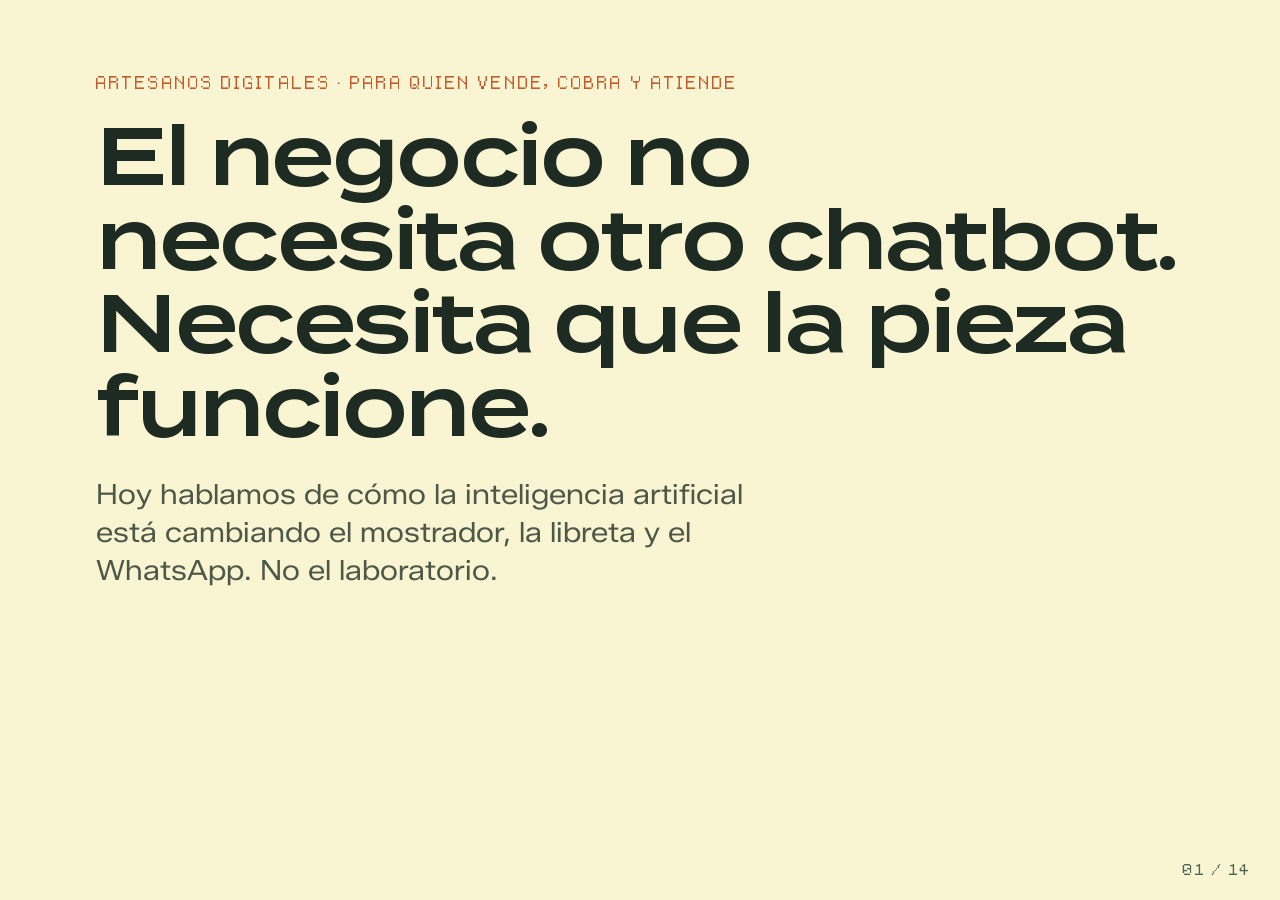
==== index.html @ cf55d0a8 "Charla de negocios con la estética de Artesanos Digitales. Incluye isotipos, elementos del taller y " ====
<!doctype html>
<html lang="es-MX">
<head>
<meta charset="utf-8">
<meta name="viewport" content="width=device-width, initial-scale=1">
<title>El negocio ya cambió de mostrador · Artesanos Digitales</title>
<link rel="icon" href="marca/brand/isotipo.svg">
<link rel="stylesheet" href="css/estilo.css">
</head>
<body>
<div class="greca" aria-hidden="true"></div>
<main class="deck">

<section class="s crema" data-lienzo="crema">
  <p class="kicker">Artesanos Digitales · para quien vende, cobra y atiende</p>
  <h1>El negocio no necesita otro chatbot. Necesita que la pieza funcione.</h1>
  <p class="sub">Hoy hablamos de cómo la inteligencia artificial está cambiando el mostrador, la libreta y el WhatsApp. No el laboratorio.</p>
</section>

<section class="s profundo" data-lienzo="profundo" data-logo="1">
  <p class="kicker">La marca</p>
  <canvas class="lienzo" id="lienzo" aria-label="Logo de Artesanos Digitales armándose"></canvas>
  <p class="sub" style="margin-top:0">Sistemas, automatizaciones y agentes hechos a la medida. Para negocios en México.</p>
</section>

<section class="s verde" data-lienzo="verde">
  <p class="kicker">Quiénes arman la pieza</p>
  <h2>Dos oficios. Un taller.</h2>
  <div class="personas">
    <img class="retrato" src="marca/hendrik.png" alt="Hendrik Martina">
    <div class="tarjeta">
      <span class="rol">Maestro del telar</span>
      <h3>Hendrik Martina</h3>
      <p>Arma el sistema: el hilo, las conexiones y la infraestructura para que la pieza no se caiga cuando el negocio la usa de verdad.</p>
    </div>
    <div class="tarjeta">
      <span class="rol">Maestro alfarero</span>
      <h3>Jesús Lerma</h3>
      <p>Da forma a la pieza con quien la va a usar. Escucha el oficio, el mostrador y lo que no cabe en un formulario.</p>
    </div>
  </div>
</section>

<section class="s crema" data-lienzo="crema">
  <p class="kicker">El piso, no el escenario</p>
  <h2>Así se opera todavía en la calle.</h2>
  <div class="fila">
    <div class="tarjeta"><img class="pieza" src="marca/elementos/tiendas.svg" alt=""><h3>La libreta</h3><p>Inventario, fiados y encargos en una hoja que solo entiende quien la escribió.</p></div>
    <div class="tarjeta"><img class="pieza" src="marca/elementos/boton.svg" alt=""><h3>El WhatsApp</h3><p>El mostrador real: pedidos, precios, “¿ya quedó?” y el comprobante en una foto.</p></div>
    <div class="tarjeta"><img class="pieza" src="marca/elementos/consultoria.svg" alt=""><h3>El Excel</h3><p>Facturas, cortes y reportes armados a mano cuando ya cerró la caja.</p></div>
  </div>
</section>

<section class="s amarillo" data-lienzo="crema">
  <p class="kicker">Censo Económico 2024 · INEGI</p>
  <h2>Ocho de cada cien ya la usan.</h2>
  <p class="sub">Empresas con 10 empleados o más. El promedio de la OCDE está en 20%.</p>
  <div class="barras">
    <div><div class="barra-etq"><span>México</span><b>8%</b></div><div class="pista"><i style="--w:8%"></i></div></div>
    <div><div class="barra-etq"><span>Pequeñas · 11 a 50</span><b>6%</b></div><div class="pista"><i style="--w:6%"></i></div></div>
    <div><div class="barra-etq"><span>Grandes · 251 o más</span><b>17%</b></div><div class="pista oliva"><i style="--w:17%"></i></div></div>
    <div><div class="barra-etq"><span>OCDE</span><b>20%</b></div><div class="pista oliva"><i style="--w:20%"></i></div></div>
  </div>
  <p class="fuente">Centro México Digital con el Censo Económico 2024 del INEGI. Relato: Líder Empresarial, 29 may 2026. No es una encuesta de chatbots.</p>
</section>

<section class="s verde" data-lienzo="verde">
  <p class="kicker">La unidad que sí es la calle</p>
  <h2>La microempresa casi no entra en esa cifra.</h2>
  <div class="fila">
    <div class="tarjeta"><div class="num">95.4<span>%</span></div><p>de las unidades económicas del país son microempresas.</p></div>
    <div class="tarjeta"><div class="num">0.1<span>%</span></div><p>de ellas usa sistemas de inteligencia artificial.</p></div>
    <div class="tarjeta"><div class="num">3/4</div><p>no tienen internet. Hablarles de un modelo es hablarles de otro país.</p></div>
  </div>
  <p class="fuente">Mismo censo, vía Centro México Digital. La transformación útil empieza donde ya venden, no donde ya tienen un departamento de sistemas.</p>
</section>

<section class="s crema" data-lienzo="crema">
  <p class="kicker">El canal que ya existe</p>
  <h2>WhatsApp ya es el mostrador.</h2>
  <div class="fila">
    <div class="tarjeta"><div class="num">71<span>%</span></div><p>de las pymes mexicanas, según WhatsApp, ya adoptó la mensajería como canal de trabajo.</p></div>
    <div class="tarjeta"><div class="num">75<span>%</span></div><p>de esas pymes dice que le sirve para atender al cliente en el ciclo de venta.</p></div>
  </div>
  <p class="sub">No es un censo. Es la cifra de la propia plataforma, octubre de 2024. Sirve para ubicar el hábito, no para prometer ventas.</p>
  <p class="fuente">Expansión, 8 oct 2024, con cifras de WhatsApp.</p>
</section>

<section class="s profundo" data-lienzo="profundo">
  <p class="kicker">Dónde sí cambia el día</p>
  <h2>Tres piezas. No un oráculo.</h2>
  <div class="fila">
    <div class="tarjeta"><img class="pieza" src="marca/elementos/automatizacion.svg" alt=""><h3>Atención</h3><p>El mensaje de siempre, con respuesta a tiempo y el siguiente paso ya preparado. La persona sigue decidiendo el caso raro.</p></div>
    <div class="tarjeta"><img class="pieza" src="marca/elementos/software-medida.svg" alt=""><h3>Papeles</h3><p>Facturas, cortes y reportes que dejan de armarse a medianoche. El dato sale del mismo lugar donde se cobró.</p></div>
    <div class="tarjeta"><img class="pieza" src="marca/elementos/infraestructura.svg" alt=""><h3>Operación</h3><p>Inventario, encargos y seguimiento que no viven solo en la cabeza de una persona.</p></div>
  </div>
</section>

<section class="s crema" data-lienzo="crema">
  <p class="kicker">Tres oficios, sin cuento de hadas</p>
  <h2>Lo que se nota el lunes.</h2>
  <div class="fila">
    <div class="tarjeta"><img class="pieza" src="marca/brand/canasta.svg" alt=""><h3>La tienda</h3><p>El pedido de WhatsApp queda registrado. El inventario deja de depender de la memoria del cierre.</p></div>
    <div class="tarjeta"><img class="pieza" src="marca/brand/telar.svg" alt=""><h3>El taller</h3><p>La cotización sale de lo que ya se hizo, no de un “más o menos”. El cliente recibe un sí o un no con fecha.</p></div>
    <div class="tarjeta"><img class="pieza" src="marca/brand/flores.svg" alt=""><h3>El consultorio</h3><p>La cita, el recordatorio y el pendiente dejan de perderse entre chats. Quien atiende sigue siendo la persona.</p></div>
  </div>
  <p class="fuente">Ejemplos de oficio, no casos medidos ni testimonios. No hay aquí un porcentaje de ahorro.</p>
</section>

<section class="s amarillo" data-lienzo="crema">
  <p class="kicker">El límite, dicho claro</p>
  <h2>No es magia. No es un 40% garantizado.</h2>
  <div class="fila">
    <div class="tarjeta"><h3>Asociación, no promesa</h3><p>En el modelo del censo, 10 puntos más de adopción se asocian con 5.2% más de producción bruta y 3.8% más de salario. Eso no es el resultado de su negocio.</p></div>
    <div class="tarjeta"><h3>La traba no es la app</h3><p>Quienes ya quieren usarla citan privacidad, falta de oficio y poca capacitación. El cuello de botella es el taller, no el modelo.</p></div>
  </div>
  <p class="fuente">Centro México Digital / INEGI, Censo 2024. Barreras: análisis citado por Líder Empresarial, 2026. 31% privacidad, 28% habilidades, 27% capacitación.</p>
</section>

<section class="s verde" data-lienzo="verde">
  <p class="kicker">Cómo trabajamos</p>
  <h2>Primero el oficio. Después la herramienta.</h2>
  <div class="fila">
    <div class="tarjeta"><span class="rol">01</span><h3>Diagnóstico</h3><p>Vemos dónde se pierde tiempo, dinero o clientes. Si no hay pieza que valga, no se fabrica.</p></div>
    <div class="tarjeta"><span class="rol">02</span><h3>La pieza</h3><p>Un flujo con reglas del negocio: qué puede hacer solo, qué pide permiso y qué se revisa.</p></div>
    <div class="tarjeta"><span class="rol">03</span><h3>Entrega</h3><p>Queda en manos del equipo. Si solo funciona mientras nosotros estamos, no está terminada.</p></div>
  </div>
</section>

<section class="s crema" data-lienzo="crema">
  <p class="kicker">El taller, en piezas</p>
  <h2>Todo lo que entra en una solución.</h2>
  <div class="banda" aria-hidden="true">
    <img src="marca/elementos/tiendas.svg" alt="">
    <img src="marca/elementos/automatizacion.svg" alt="">
    <img src="marca/elementos/consultoria.svg" alt="">
    <img src="marca/elementos/infraestructura.svg" alt="">
    <img src="marca/elementos/software-medida.svg" alt="">
    <img src="marca/elementos/red.svg" alt="">
    <img src="marca/elementos/boton.svg" alt="">
    <img src="marca/elementos/tijeras.svg" alt="">
    <img src="marca/brand/jarron-humo.svg" alt="">
    <img src="marca/brand/red-tejida.svg" alt="">
  </div>
  <p class="sub">Tienda, automatización, consultoría, infraestructura, software a la medida, red, botón, tijeras, jarrón y red tejida. La misma caja de la página.</p>
</section>

<section class="s profundo" data-lienzo="profundo">
  <p class="kicker">Siguiente paso</p>
  <h2>Tráiganos un proceso que ya les duele.</h2>
  <p class="sub">Un pedido que se pierde. Un corte que se arma a mano. Un cliente que escribe y nadie contesta a tiempo. Con eso se ve si hay pieza.</p>
  <p class="sub"><a href="https://artesanosdigitales.tech" style="color:var(--amarillo)">artesanosdigitales.tech</a></p>
</section>

<section class="s crema" data-lienzo="crema">
  <span class="marca isotipo" aria-hidden="true"></span>
  <h1 style="margin-top:28px">Gracias.</h1>
  <p class="sub">Hendrik Martina, maestro del telar.<br>Jesús Lerma, maestro alfarero.</p>
  <span class="marca logo-h" style="margin-top:40px" aria-label="Artesanos Digitales"></span>
</section>

</main>
<p class="nav" aria-live="polite"></p>
<script src="js/logo.js"></script>
<script src="js/deck.js"></script>
</body>
</html>
---- css/estilo.css ----
@font-face{font-family:Termina;font-weight:500;font-display:swap;src:url(../marca/fonts/termina-medium.woff2) format('woff2')}
@font-face{font-family:Termina;font-weight:600;font-display:swap;src:url(../marca/fonts/termina-demi.woff2) format('woff2')}
@font-face{font-family:Zalando;font-weight:300;font-display:swap;src:url(../marca/fonts/zalando-light.woff2) format('woff2')}
@font-face{font-family:Zalando;font-weight:400;font-display:swap;src:url(../marca/fonts/zalando-regular.woff2) format('woff2')}
@font-face{font-family:Zalando;font-weight:500;font-display:swap;src:url(../marca/fonts/zalando-medium.woff2) format('woff2')}
@font-face{font-family:Pixeleum;font-display:swap;src:url(../marca/fonts/pixeleum.woff2) format('woff2')}
:root{
  --verde:#1d2b22; --verde-profundo:#16211a; --crema:#f9f5d2; --amarillo:#efe978;
  --terracota:#c45b2d; --terracota-oscuro:#a94d24; --salvia:#4b6654; --oliva:#ccc665;
  --display:Termina,ui-sans-serif,system-ui,sans-serif;
  --body:Zalando,ui-sans-serif,system-ui,sans-serif;
  --pixel:Pixeleum,ui-monospace,monospace;
}
*{box-sizing:border-box}
html,body{margin:0;height:100%;background:var(--verde-profundo);color:var(--verde);font-family:var(--body)}
body{overflow:hidden}
.greca{position:fixed;inset:0;pointer-events:none;opacity:.07;background:var(--salvia);
  -webkit-mask:url(../marca/brand/greca.svg) 0 0 / 220px 220px repeat;
  mask:url(../marca/brand/greca.svg) 0 0 / 220px 220px repeat}
.s{display:none;position:relative;height:100vh;padding:72px 96px 88px;overflow:hidden}
.s.on{display:flex;flex-direction:column}
.s.verde{background:var(--verde);color:var(--crema)}
.s.profundo{background:var(--verde-profundo);color:var(--crema)}
.s.crema{background:var(--crema);color:var(--verde)}
.s.amarillo{background:var(--amarillo);color:var(--verde)}
.kicker{font-family:var(--pixel);letter-spacing:.14em;text-transform:uppercase;font-size:15px;color:var(--terracota);margin:0 0 22px}
.s.verde .kicker,.s.profundo .kicker{color:var(--amarillo)}
h1,h2{font-family:var(--display);font-weight:600;letter-spacing:-.03em;line-height:1.02;margin:0}
h1{font-size:clamp(56px,6.4vw,108px);max-width:16ch}
h2{font-size:clamp(42px,4.6vw,76px);max-width:18ch}
p{font-size:28px;line-height:1.35;margin:0}
.sub{margin-top:28px;max-width:34ch;color:color-mix(in srgb,currentColor 78%,transparent)}
.fila{display:flex;gap:28px;margin-top:40px}
.tarjeta{flex:1;min-width:0;border:1.5px dashed color-mix(in srgb,currentColor 35%,transparent);border-radius:18px;padding:28px 26px;background:color-mix(in srgb,var(--crema) 6%,transparent)}
.s.crema .tarjeta,.s.amarillo .tarjeta{background:#fffdf3;box-shadow:4px 4px 0 var(--verde-profundo)}
.tarjeta h3{font-family:var(--display);font-size:32px;margin:14px 0 8px;font-weight:600}
.tarjeta p{font-size:22px;line-height:1.35}
.pieza{width:92px;height:92px;object-fit:contain}
.num{font-family:var(--display);font-size:84px;line-height:.9;font-weight:600}
.num span{font-size:36px}
.fuente{position:absolute;left:96px;right:96px;bottom:28px;font-family:var(--pixel);font-size:13px;letter-spacing:.04em;color:color-mix(in srgb,currentColor 55%,transparent)}
.marca{display:block;background:currentColor;-webkit-mask:var(--m) center / contain no-repeat;mask:var(--m) center / contain no-repeat}
.logo-h{width:min(640px,70vw);height:120px;--m:url(../marca/brand/logo-horizontal.svg)}
.isotipo{width:72px;height:84px;--m:url(../marca/brand/isotipo.svg)}
.personas{display:grid;grid-template-columns:280px 1fr 1fr;gap:36px;align-items:end;margin-top:28px}
.retrato{width:280px;height:340px;object-fit:cover;object-position:center 28%;border-radius:18px;border:1.5px solid color-mix(in srgb,var(--crema) 30%,transparent)}
.rol{font-family:var(--pixel);color:var(--amarillo);letter-spacing:.12em;text-transform:uppercase;font-size:14px}
.lienzo{flex:1;width:100%;min-height:0}
.banda{display:flex;gap:36px;align-items:center;margin-top:auto;overflow:hidden}
.banda img{height:110px;width:auto;flex:none}
.barras{display:flex;flex-direction:column;gap:18px;margin-top:36px;max-width:1100px}
.barra-etq{display:flex;justify-content:space-between;font-size:26px;font-family:var(--display)}
.pista{height:28px;border-radius:8px;background:color-mix(in srgb,currentColor 12%,transparent);overflow:hidden}
.pista i{display:block;height:100%;width:0;background:var(--terracota);border-radius:8px}
.s.on .pista i{width:var(--w);transition:width .8s cubic-bezier(.2,.9,.3,1)}
.pista.oliva i{background:var(--oliva)}
.pista.amarilla i{background:var(--amarillo)}
.nav{position:fixed;right:28px;bottom:22px;z-index:3;font-family:var(--pixel);font-size:14px;letter-spacing:.12em;color:var(--salvia)}
body[data-lienzo="verde"] .nav,body[data-lienzo="profundo"] .nav{color:var(--oliva)}
.s.verde ~ .nav,.s.profundo.on ~ .nav{color:var(--oliva)}
@media (prefers-reduced-motion:reduce){
  .s.on .pista i{transition:none}
}
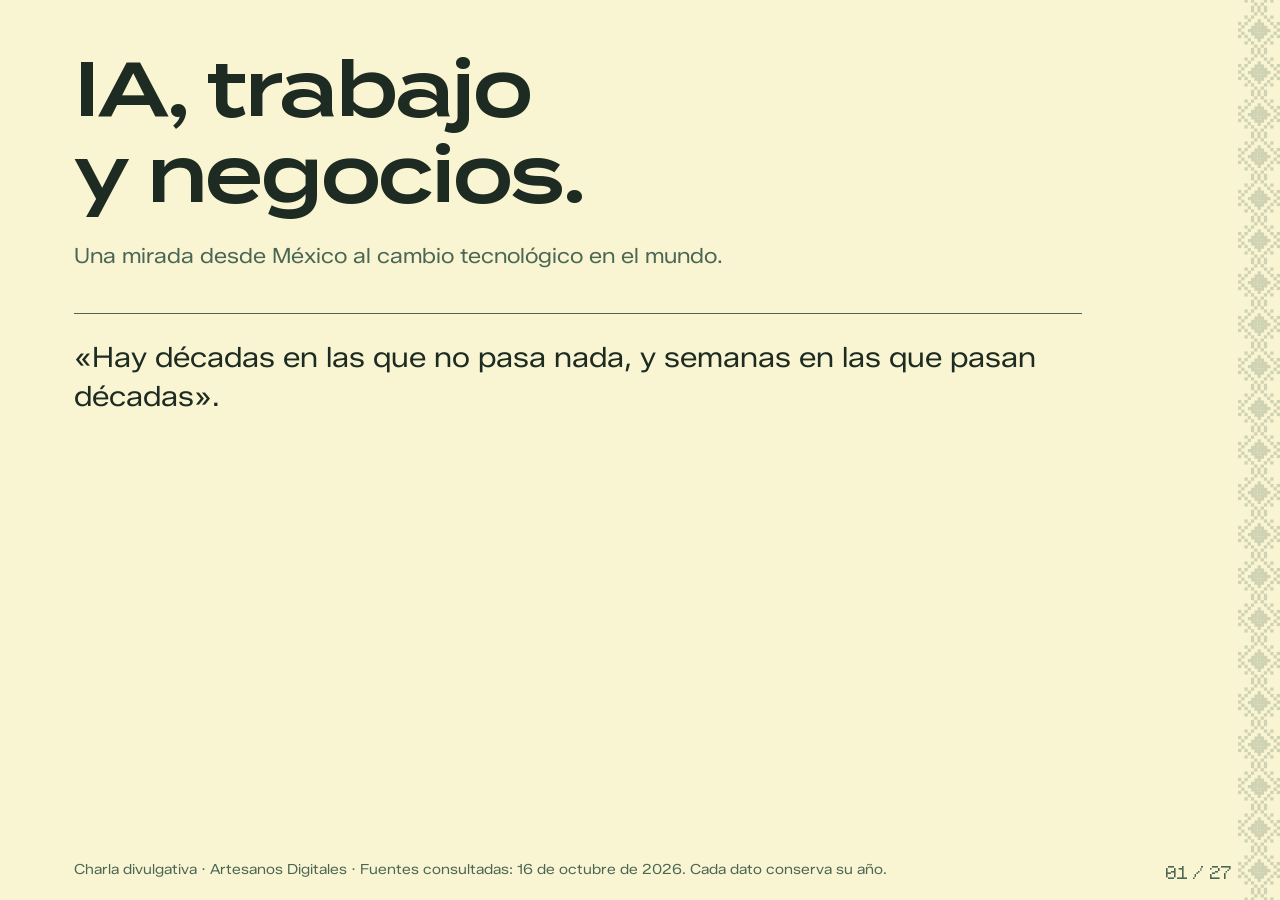
==== commit 0df6faa6: "Rehacer la charla con enfoque divulgativo y evidencia de México y el mundo" ====
--- a/index.html
+++ b/index.html
@@ -3,162 +3,175 @@
 <head>
 <meta charset="utf-8">
 <meta name="viewport" content="width=device-width, initial-scale=1">
-<title>El negocio ya cambió de mostrador · Artesanos Digitales</title>
+<title>IA, trabajo y negocios · Una mirada desde México</title>
 <link rel="icon" href="marca/brand/isotipo.svg">
 <link rel="stylesheet" href="css/estilo.css">
 </head>
 <body>
 <div class="greca" aria-hidden="true"></div>
 <main class="deck">
-
 <section class="s crema" data-lienzo="crema">
-  <p class="kicker">Artesanos Digitales · para quien vende, cobra y atiende</p>
-  <h1>El negocio no necesita otro chatbot. Necesita que la pieza funcione.</h1>
-  <p class="sub">Hoy hablamos de cómo la inteligencia artificial está cambiando el mostrador, la libreta y el WhatsApp. No el laboratorio.</p>
+  <h1>IA, trabajo<br>y negocios.</h1>
+  <p class="sub">Una mirada desde México al cambio tecnológico en el mundo.</p>
+  <blockquote>«Hay décadas en las que no pasa nada, y semanas en las que pasan décadas».</blockquote>
+  <p class="fuente">Charla divulgativa · Artesanos Digitales · Fuentes consultadas: 16 de octubre de 2026. Cada dato conserva su año.</p>
 </section>
-
-<section class="s profundo" data-lienzo="profundo" data-logo="1">
-  <p class="kicker">La marca</p>
-  <canvas class="lienzo" id="lienzo" aria-label="Logo de Artesanos Digitales armándose"></canvas>
-  <p class="sub" style="margin-top:0">Sistemas, automatizaciones y agentes hechos a la medida. Para negocios en México.</p>
-</section>
-
 <section class="s verde" data-lienzo="verde">
-  <p class="kicker">Quiénes arman la pieza</p>
-  <h2>Dos oficios. Un taller.</h2>
+  <h2>Dos oficios.<br>Una conversación.</h2>
   <div class="personas">
     <img class="retrato" src="marca/hendrik.png" alt="Hendrik Martina">
-    <div class="tarjeta">
-      <span class="rol">Maestro del telar</span>
-      <h3>Hendrik Martina</h3>
-      <p>Arma el sistema: el hilo, las conexiones y la infraestructura para que la pieza no se caiga cuando el negocio la usa de verdad.</p>
-    </div>
-    <div class="tarjeta">
-      <span class="rol">Maestro alfarero</span>
-      <h3>Jesús Lerma</h3>
-      <p>Da forma a la pieza con quien la va a usar. Escucha el oficio, el mostrador y lo que no cabe en un formulario.</p>
-    </div>
+    <div><p class="rol">Maestro del telar</p><h3>Hendrik Martina</h3><p>Ingeniero de plataforma e infraestructura de IA.</p></div>
+    <div><p class="rol">Maestro alfarero</p><h3>Jesús Lerma</h3><p>Artesanos Digitales.</p></div>
   </div>
+  <p class="takeaway">Hoy venimos a entender el cambio, no a presentar un catálogo de servicios.</p>
 </section>
-
+<section class="s profundo" data-lienzo="profundo" data-logo="1">
+  <h2>La tecnología también<br>se aprende en comunidad.</h2>
+  <canvas class="lienzo" id="lienzo" role="img" aria-label="Logo animado de Artesanos Digitales"></canvas>
+  <p class="sub">Preguntar, experimentar y compartir lo que sí podemos comprobar.</p>
+</section>
+<section class="s amarillo" data-lienzo="crema">
+  <h2>¿Una quinta<br>revolución industrial?</h2>
+  <p class="lead">Antes ampliamos la fuerza física.<br>Ahora automatizamos partes del trabajo intelectual.</p>
+  <p class="sub">Es la hipótesis de la conferencia: herramientas que participan en lo que construimos y descubrimos. No significa que desaparezcan la invención ni la responsabilidad humanas.</p>
+  <p class="fuente">Marco interpretativo del ponente; no es una clasificación histórica universal ni la definición institucional de Industria 5.0.</p>
+</section>
 <section class="s crema" data-lienzo="crema">
-  <p class="kicker">El piso, no el escenario</p>
-  <h2>Así se opera todavía en la calle.</h2>
-  <div class="fila">
-    <div class="tarjeta"><img class="pieza" src="marca/elementos/tiendas.svg" alt=""><h3>La libreta</h3><p>Inventario, fiados y encargos en una hoja que solo entiende quien la escribió.</p></div>
-    <div class="tarjeta"><img class="pieza" src="marca/elementos/boton.svg" alt=""><h3>El WhatsApp</h3><p>El mostrador real: pedidos, precios, “¿ya quedó?” y el comprobante en una foto.</p></div>
-    <div class="tarjeta"><img class="pieza" src="marca/elementos/consultoria.svg" alt=""><h3>El Excel</h3><p>Facturas, cortes y reportes armados a mano cuando ya cerró la caja.</p></div>
-  </div>
+  <h2>Tres preguntas.<br>No una promesa.</h2>
+  <ol class="steps"><li><strong>Capacidad</strong><span>¿Qué tareas puede resolver la IA y con qué errores?</span></li><li><strong>Adopción</strong><span>¿Quién la usa y quién todavía no puede aprovecharla?</span></li><li><strong>Resultados</strong><span>¿Mejora el trabajo cuando contamos revisión, costo y calidad?</span></li></ol>
+  <p class="takeaway">Primero la evidencia. Después, la interpretación.</p>
 </section>
-
+<section class="s crema" data-lienzo="crema">
+  <h2>No toda automatización<br>es inteligencia artificial.</h2>
+  <div class="fila"><div><img class="pieza" src="marca/elementos/boton.svg" alt=""><h3>Reglas</h3><p>“Si vence la factura, manda un recordatorio”. Sigue una instrucción fija.</p></div><div><img class="pieza" src="marca/brand/red-neuronal.svg" alt=""><h3>IA generativa</h3><p>Redacta, resume o interpreta contenido. Puede producir una respuesta convincente y equivocada.</p></div><div><img class="pieza" src="marca/elementos/automatizacion.svg" alt=""><h3>Agente</h3><p>Combina un modelo con herramientas para actuar y revisar resultados dentro de ciertos permisos.</p></div></div>
+  <p class="takeaway">Un recordatorio no necesita un agente. La herramienta depende de la tarea.</p>
+</section>
+<section class="s verde" data-lienzo="verde">
+  <h2>De responder<br>a ejecutar pasos.</h2>
+  <ol class="flow"><li>Recibe un objetivo</li><li>Consulta datos</li><li>Usa una herramienta</li><li>Revisa el resultado</li></ol>
+  <p class="lead">Ejemplo: preparar una cotización con el catálogo vigente.</p>
+  <p class="sub">La persona fija precios y permisos, revisa el borrador y autoriza el envío. El agente no debe inventar existencias ni conceder descuentos por su cuenta.</p>
+  <p class="fuente">Adaptación del ciclo agéntico de la conferencia UTM. Ejemplo didáctico, no caso de cliente ni resultado medido.</p>
+</section>
+<section class="s crema" data-lienzo="crema">
+  <h2>La capacidad crece.<br>La autonomía no está garantizada.</h2>
+  <p class="contexto">METR · duración humana de tareas al 50% de éxito · serie TH 1.1</p>
+  <table><caption>Estimaciones en tareas de software, aprendizaje automático y ciberseguridad</caption><thead><tr><th>Modelo · lanzamiento</th><th>Horizonte estimado</th><th>Intervalo de confianza</th></tr></thead><tbody><tr><td>GPT-4 · 2023</td><td>4 min</td><td>2–8 min</td></tr><tr><td>Opus 4.5 · nov 2025</td><td>4.9 horas</td><td>2.7–10.4 horas</td></tr><tr><td>Opus 4.6 · feb 2026</td><td>12 horas</td><td>5.3–60.6 horas</td></tr></tbody></table>
+  <p class="takeaway">No son horas trabajando sin fallar. No equivale a reemplazar una jornada laboral.</p>
+  <p class="fuente"><a href="https://metr.org/time-horizons/" target="_blank" rel="noopener noreferrer">METR, TH 1.1</a> · última actualización: 8 sep 2026; página ya no mantenida. Estimaciones centrales superiores a 16 h: no fiables con esta batería. Intervalos muy amplios.</p>
+</section>
 <section class="s amarillo" data-lienzo="crema">
-  <p class="kicker">Censo Económico 2024 · INEGI</p>
-  <h2>Ocho de cada cien ya la usan.</h2>
-  <p class="sub">Empresas con 10 empleados o más. El promedio de la OCDE está en 20%.</p>
-  <div class="barras">
-    <div><div class="barra-etq"><span>México</span><b>8%</b></div><div class="pista"><i style="--w:8%"></i></div></div>
-    <div><div class="barra-etq"><span>Pequeñas · 11 a 50</span><b>6%</b></div><div class="pista"><i style="--w:6%"></i></div></div>
-    <div><div class="barra-etq"><span>Grandes · 251 o más</span><b>17%</b></div><div class="pista oliva"><i style="--w:17%"></i></div></div>
-    <div><div class="barra-etq"><span>OCDE</span><b>20%</b></div><div class="pista oliva"><i style="--w:20%"></i></div></div>
-  </div>
-  <p class="fuente">Centro México Digital con el Censo Económico 2024 del INEGI. Relato: Líder Empresarial, 29 may 2026. No es una encuesta de chatbots.</p>
+  <h2>Una buena calificación<br>no es un negocio funcionando.</h2>
+  <div class="contraste"><div><h3>En una evaluación</h3><p>La tarea está delimitada.<br>El criterio de éxito está definido.<br>El entorno está preparado.</p></div><div><h3>En el trabajo</h3><p>Faltan datos y contexto.<br>Hay excepciones y clientes.<br>Alguien responde por los errores.</p></div></div>
+  <p class="takeaway">Capacidad técnica ≠ adopción ≠ productividad ≠ utilidad.</p>
+  <p class="fuente"><a href="https://metr.org/time-horizons/" target="_blank" rel="noopener noreferrer">METR: metodología y preguntas frecuentes</a>. Distinción retomada de la conferencia UTM.</p>
 </section>
-
+<section class="s crema" data-lienzo="crema">
+  <h2>El mundo empresarial<br>no son solo las grandes compañías.</h2>
+  <div class="split"><img class="ilustracion" src="marca/elementos/tiendas.svg" alt=""><div><p class="lead">Las pymes representan alrededor del <strong>90% de los negocios</strong> y más de la mitad del empleo mundial.</p><p class="sub">Por eso importa quién puede acceder a financiamiento, habilidades y tecnología.</p></div></div>
+  <p class="fuente"><a href="https://www.worldbank.org/ext/en/topic/competitiveness/small-and-medium-enterprises-smes-finance" target="_blank" rel="noopener noreferrer">Banco Mundial · SME Finance</a>. Estimación general, no un censo mundial de 2026. Las definiciones de pyme varían entre países.</p>
+</section>
+<section class="s crema" data-lienzo="crema">
+  <h2>El uso empresarial de IA<br>sí está creciendo.</h2>
+  <p class="contexto">Países de la OCDE con datos disponibles · empresas que reportan usar IA</p>
+  <div class="barras"><div><div class="barra-etq"><span>2023</span><b>8.7%</b></div><div class="pista"><i style="--w:8.7%"></i></div></div><div><div class="barra-etq"><span>2024</span><b>14.2%</b></div><div class="pista"><i style="--w:14.2%"></i></div></div><div><div class="barra-etq"><span>2025</span><b>20.2%</b></div><div class="pista"><i style="--w:20.2%"></i></div></div></div>
+  <p class="takeaway">La adopción se duplicó con creces. Eso no demuestra que se duplicaran las ganancias.</p>
+  <p class="fuente"><a href="https://www.oecd.org/en/about/news/announcements/2026/01/ai-use-by-individuals-surges-across-the-oecd-as-adoption-by-firms-continues-to-expand.html" target="_blank" rel="noopener noreferrer">OCDE · comunicado de 28 ene 2026</a>. No es una tasa mundial ni de todas las microempresas. Escala de barras: 0–100%.</p>
+</section>
 <section class="s verde" data-lienzo="verde">
-  <p class="kicker">La unidad que sí es la calle</p>
-  <h2>La microempresa casi no entra en esa cifra.</h2>
-  <div class="fila">
-    <div class="tarjeta"><div class="num">95.4<span>%</span></div><p>de las unidades económicas del país son microempresas.</p></div>
-    <div class="tarjeta"><div class="num">0.1<span>%</span></div><p>de ellas usa sistemas de inteligencia artificial.</p></div>
-    <div class="tarjeta"><div class="num">3/4</div><p>no tienen internet. Hablarles de un modelo es hablarles de otro país.</p></div>
-  </div>
-  <p class="fuente">Mismo censo, vía Centro México Digital. La transformación útil empieza donde ya venden, no donde ya tienen un departamento de sistemas.</p>
+  <h2>Pero no todas<br>avanzan al mismo ritmo.</h2>
+  <p class="contexto">OCDE · adopción de IA por tamaño empresarial · 2025</p>
+  <div class="barras"><div><div class="barra-etq"><span>Empresas pequeñas</span><b>17.4%</b></div><div class="pista"><i style="--w:17.4%"></i></div></div><div><div class="barra-etq"><span>Empresas grandes</span><b>52.0%</b></div><div class="pista"><i style="--w:52%"></i></div></div></div>
+  <p class="takeaway">Que una herramienta esté disponible no significa que todos puedan integrarla.</p>
+  <p class="fuente"><a href="https://www.oecd.org/en/about/news/announcements/2026/01/ai-use-by-individuals-surges-across-the-oecd-as-adoption-by-firms-continues-to-expand.html" target="_blank" rel="noopener noreferrer">OCDE · 28 ene 2026</a>. Cobertura empresarial de la fuente, no extrapolable a todo México. Escala: 0–100%.</p>
 </section>
-
+<section class="s amarillo" data-lienzo="crema">
+  <h2>En México, hablar de negocios<br>es hablar de microempresas.</h2>
+  <p class="contexto">INEGI · Censos Económicos 2024 · datos de 2023</p>
+  <div class="split"><img class="ilustracion" src="marca/brand/canasta.svg" alt=""><div><p class="lead"><strong>95.4%</strong> de las unidades económicas son microempresas.</p><p class="sub">Ocupan al <strong>41.4%</strong> del personal del universo estudiado. Micro: de 0 a 10 personas.</p></div></div>
+  <p class="fuente"><a href="https://www.inegi.org.mx/contenidos/saladeprensa/boletines/2025/ce/CE2024_def_RR.pdf#page=7" target="_blank" rel="noopener noreferrer">INEGI · resultados definitivos, p. 7</a>. Sector privado y empresas paraestatales: 5,468,180 unidades. No equivale a todo el empleo del país.</p>
+</section>
 <section class="s crema" data-lienzo="crema">
-  <p class="kicker">El canal que ya existe</p>
-  <h2>WhatsApp ya es el mostrador.</h2>
-  <div class="fila">
-    <div class="tarjeta"><div class="num">71<span>%</span></div><p>de las pymes mexicanas, según WhatsApp, ya adoptó la mensajería como canal de trabajo.</p></div>
-    <div class="tarjeta"><div class="num">75<span>%</span></div><p>de esas pymes dice que le sirve para atender al cliente en el ciclo de venta.</p></div>
-  </div>
-  <p class="sub">No es un censo. Es la cifra de la propia plataforma, octubre de 2024. Sirve para ubicar el hábito, no para prometer ventas.</p>
-  <p class="fuente">Expansión, 8 oct 2024, con cifras de WhatsApp.</p>
+  <h2>Antes de la IA,<br>está la brecha digital.</h2>
+  <p class="contexto">México · unidades económicas que usaron internet para sus actividades</p>
+  <div class="barras"><div><div class="barra-etq"><span>2013</span><b>18.9%</b></div><div class="pista"><i style="--w:18.9%"></i></div></div><div><div class="barra-etq"><span>2018</span><b>20.7%</b></div><div class="pista"><i style="--w:20.7%"></i></div></div><div><div class="barra-etq"><span>2023</span><b>26.4%</b></div><div class="pista"><i style="--w:26.4%"></i></div></div></div>
+  <p class="takeaway">No usar internet en el negocio no equivale a no tener señal o teléfono.</p>
+  <p class="fuente"><a href="https://www.inegi.org.mx/contenidos/saladeprensa/boletines/2025/ce/CE2024_def_RR.pdf#page=16" target="_blank" rel="noopener noreferrer">INEGI · CE 2024, p. 16</a>. Universo censal privado y paraestatal. Uso para actividades del negocio, no disponibilidad de conexión. Escala: 0–100%.</p>
 </section>
-
+<section class="s crema" data-lienzo="crema">
+  <h2>Vender por internet<br>también depende del tamaño.</h2>
+  <p class="contexto">México · unidades económicas que realizaron ventas por internet · 2023</p>
+  <div class="barras"><div><div class="barra-etq"><span>Micro · 0–10 personas</span><b>4.4%</b></div><div class="pista"><i style="--w:4.4%"></i></div></div><div><div class="barra-etq"><span>Pymes · 11–250 personas</span><b>28.7%</b></div><div class="pista"><i style="--w:28.7%"></i></div></div><div><div class="barra-etq"><span>Grandes · más de 250</span><b>33.0%</b></div><div class="pista"><i style="--w:33%"></i></div></div></div>
+  <p class="takeaway">Es porcentaje de negocios que venden en línea, no de sus ingresos.</p>
+  <p class="fuente"><a href="https://www.inegi.org.mx/contenidos/saladeprensa/boletines/2025/ce/CE2024_def_RR.pdf#page=18" target="_blank" rel="noopener noreferrer">INEGI · CE 2024, p. 18</a>. Sector privado y empresas paraestatales. Escala: 0–100%.</p>
+</section>
+<section class="s verde" data-lienzo="verde">
+  <h2>El denominador<br>cambia la historia.</h2>
+  <p class="lead">“¿Qué porcentaje usa IA?”<br>Primero: ¿porcentaje de quiénes?</p>
+  <ul class="lista"><li>¿De todos los negocios o solo de quienes usan herramientas digitales?</li><li>¿Incluye microempresas o solo empresas de cierto tamaño?</li><li>¿Mide uso personal, una prueba o integración en la operación?</li></ul>
+  <p class="takeaway">No pongamos el censo mexicano de 2023 y la OCDE de 2025 en una carrera sin revisar cobertura y método.</p>
+</section>
+<section class="s crema" data-lienzo="crema">
+  <h2>Hay mejoras medidas.<br>No son universales.</h2>
+  <p class="contexto">Asistencia con IA en atención al cliente · NBER, versión de 2023</p>
+  <table><caption>Estudio con 5,179 agentes de soporte</caption><thead><tr><th>Grupo</th><th>Cambio en asuntos resueltos por hora</th></tr></thead><tbody><tr><td>Promedio del estudio</td><td>+14%</td></tr><tr><td>Personal novato y de menor habilidad</td><td>+34%</td></tr><tr><td>Personal más experimentado y hábil</td><td>Impacto mínimo</td></tr></tbody></table>
+  <p class="takeaway">Un resultado en soporte no es una promesa de ahorro para cualquier empresa.</p>
+  <p class="fuente"><a href="https://www.nber.org/papers/w31161" target="_blank" rel="noopener noreferrer">Brynjolfsson, Li y Raymond · NBER WP 31161</a>, revisión nov 2023. Cifras de esa versión, no de la publicación final de 2025. No mide utilidades.</p>
+</section>
+<section class="s amarillo" data-lienzo="crema">
+  <h2>Sentirse más rápido<br>no basta para demostrarlo.</h2>
+  <div class="contraste"><div><h3>La advertencia de 2025</h3><p>En un experimento de METR, 16 desarrolladores tardaron 19% más con IA en 246 tareas de sus propios proyectos.</p></div><div><h3>La actualización de 2026</h3><p>METR advierte que ese resultado histórico ya no representa las herramientas actuales. El nuevo estudio tiene sesgos de selección y no permite estimar bien el efecto.</p></div></div>
+  <p class="takeaway">La lección no es “la IA no sirve”. Es medir, actualizar la evidencia y reconocer lo que no sabemos.</p>
+  <p class="fuente"><a href="https://metr.org/blog/2025-07-10-early-2025-ai-experienced-os-dev-study/" target="_blank" rel="noopener noreferrer">METR · 10 jul 2025</a> y <a href="https://metr.org/blog/2026-02-24-uplift-update/" target="_blank" rel="noopener noreferrer">actualización de 24 feb 2026</a>. Contexto específico de desarrollo de software; no promedio empresarial.</p>
+</section>
+<section class="s crema" data-lienzo="crema">
+  <h2>Una tarea puede cambiar<br>sin que desaparezca el oficio.</h2>
+  <div class="split"><img class="ilustracion" src="marca/brand/telar.svg" alt=""><div><p class="lead">Una cotización no es todo el trabajo de quien lleva un taller.</p><p class="sub">También escucha, inspecciona, negocia, coordina y responde cuando algo sale mal.</p></div></div>
+  <p class="takeaway">Automatizar tareas no permite deducir cuántos empleos desaparecerán. También puede cambiar la distribución del trabajo.</p>
+</section>
+<section class="s crema" data-lienzo="crema">
+  <h2>¿Dónde se puede notar?<br>En tareas concretas.</h2>
+  <table><caption>Ejemplos didácticos, no casos de éxito ni promesas</caption><thead><tr><th>Negocio</th><th>Posible apoyo</th><th>Qué debe verificarse</th></tr></thead><tbody><tr><td>Tienda</td><td>Extraer pedidos de mensajes</td><td>Producto, cantidad, precio y existencias</td></tr><tr><td>Taller</td><td>Preparar una cotización</td><td>Materiales, mano de obra y plazo</td></tr><tr><td>Despacho</td><td>Clasificar documentos y resumirlos</td><td>Datos, omisiones y confidencialidad</td></tr></tbody></table>
+  <p class="takeaway">El ejemplo explica una posibilidad. Solo una prueba puede decir si resulta útil.</p>
+</section>
+<section class="s verde" data-lienzo="verde">
+  <h2>El costo no termina<br>en la suscripción.</h2>
+  <ul class="lista"><li><strong>Preparación:</strong> ordenar datos, permisos y procesos.</li><li><strong>Operación:</strong> herramienta, integración y capacitación.</li><li><strong>Revisión:</strong> comprobar resultados y corregir errores.</li><li><strong>Dependencia:</strong> cambios de proveedor, precios y disponibilidad.</li></ul>
+  <p class="takeaway">Importa el costo por tarea correctamente terminada, no solo lo rápido que aparece una respuesta.</p>
+</section>
+<section class="s crema" data-lienzo="crema">
+  <h2>Los límites también<br>son parte de la explicación.</h2>
+  <dl class="riesgos"><div><dt>Información falsa</dt><dd>Revisar cifras, citas y condiciones contra documentos originales.</dd></div><div><dt>Datos personales</dt><dd>No subir expedientes, identificaciones o datos de clientes sin autorización y protección adecuadas.</dd></div><div><dt>Acciones con consecuencias</dt><dd>Exigir aprobación para pagos, envíos, descuentos o borrado de registros.</dd></div><div><dt>Pérdida de criterio</dt><dd>Poder explicar por qué se acepta una respuesta; no confiar solo en cómo suena.</dd></div></dl>
+</section>
+<section class="s amarillo" data-lienzo="crema">
+  <h2>Cómo aprender<br>sin comprar la promesa.</h2>
+  <ol class="steps"><li><strong>Elegir una tarea</strong><span>Pequeña, repetible y con un resultado que se pueda revisar.</span></li><li><strong>Comparar</strong><span>Casos equivalentes con y sin IA; contar tiempo total, errores y correcciones.</span></li><li><strong>Decidir con evidencia</strong><span>Continuar, cambiar el método o dejar de usarla si no ayuda.</span></li></ol>
+  <p class="takeaway">Una prueba pequeña orienta; no demuestra por sí sola un retorno para toda la empresa.</p>
+</section>
 <section class="s profundo" data-lienzo="profundo">
-  <p class="kicker">Dónde sí cambia el día</p>
-  <h2>Tres piezas. No un oráculo.</h2>
-  <div class="fila">
-    <div class="tarjeta"><img class="pieza" src="marca/elementos/automatizacion.svg" alt=""><h3>Atención</h3><p>El mensaje de siempre, con respuesta a tiempo y el siguiente paso ya preparado. La persona sigue decidiendo el caso raro.</p></div>
-    <div class="tarjeta"><img class="pieza" src="marca/elementos/software-medida.svg" alt=""><h3>Papeles</h3><p>Facturas, cortes y reportes que dejan de armarse a medianoche. El dato sale del mismo lugar donde se cobró.</p></div>
-    <div class="tarjeta"><img class="pieza" src="marca/elementos/infraestructura.svg" alt=""><h3>Operación</h3><p>Inventario, encargos y seguimiento que no viven solo en la cabeza de una persona.</p></div>
-  </div>
+  <h2>Que nos ayude a pensar.<br>No a dejar de pensar.</h2>
+  <p class="lead">Pedir explicaciones, buscar contraejemplos, contrastar fuentes y practicar sin asistencia.</p>
+  <p class="sub">La responsabilidad es compartida: quienes dirigen deben dar condiciones para aprender; quienes usan la herramienta deben verificar y conservar su criterio.</p>
+  <p class="takeaway">Ni fe ciega ni rechazo automático. Curiosidad con evidencia.</p>
 </section>
-
 <section class="s crema" data-lienzo="crema">
-  <p class="kicker">Tres oficios, sin cuento de hadas</p>
-  <h2>Lo que se nota el lunes.</h2>
-  <div class="fila">
-    <div class="tarjeta"><img class="pieza" src="marca/brand/canasta.svg" alt=""><h3>La tienda</h3><p>El pedido de WhatsApp queda registrado. El inventario deja de depender de la memoria del cierre.</p></div>
-    <div class="tarjeta"><img class="pieza" src="marca/brand/telar.svg" alt=""><h3>El taller</h3><p>La cotización sale de lo que ya se hizo, no de un “más o menos”. El cliente recibe un sí o un no con fecha.</p></div>
-    <div class="tarjeta"><img class="pieza" src="marca/brand/flores.svg" alt=""><h3>El consultorio</h3><p>La cita, el recordatorio y el pendiente dejan de perderse entre chats. Quien atiende sigue siendo la persona.</p></div>
-  </div>
-  <p class="fuente">Ejemplos de oficio, no casos medidos ni testimonios. No hay aquí un porcentaje de ahorro.</p>
+  <h2>Fuentes para seguir<br>la conversación.</h2>
+  <ul class="fuentes-lista"><li><a href="https://metr.org/time-horizons/" target="_blank" rel="noopener noreferrer">METR · capacidades y límites de los agentes</a><span>TH 1.1; corte de septiembre de 2026.</span></li><li><a href="https://www.inegi.org.mx/contenidos/saladeprensa/boletines/2025/ce/CE2024_def_RR.pdf" target="_blank" rel="noopener noreferrer">INEGI · Censos Económicos 2024</a><span>Resultados definitivos; actividad económica de 2023.</span></li><li><a href="https://www.oecd.org/en/about/news/announcements/2026/01/ai-use-by-individuals-surges-across-the-oecd-as-adoption-by-firms-continues-to-expand.html" target="_blank" rel="noopener noreferrer">OCDE · adopción de IA en empresas</a><span>Datos 2023–2025; comunicado de enero de 2026.</span></li><li><a href="https://www.worldbank.org/ext/en/topic/competitiveness/small-and-medium-enterprises-smes-finance" target="_blank" rel="noopener noreferrer">Banco Mundial · pequeñas y medianas empresas</a><span>Contexto mundial; definiciones variables entre países.</span></li><li><a href="https://www.nber.org/papers/w31161" target="_blank" rel="noopener noreferrer">NBER · Generative AI at Work</a><span>WP 31161, revisión de noviembre de 2023.</span></li></ul>
+  <p class="fuente">Referencias, denominadores y límites completos en <a href="fuentes.md" target="_blank" rel="noopener noreferrer">fuentes.md</a>. La charla adapta la conferencia UTM, no sus cifras sin verificación.</p>
 </section>
-
-<section class="s amarillo" data-lienzo="crema">
-  <p class="kicker">El límite, dicho claro</p>
-  <h2>No es magia. No es un 40% garantizado.</h2>
-  <div class="fila">
-    <div class="tarjeta"><h3>Asociación, no promesa</h3><p>En el modelo del censo, 10 puntos más de adopción se asocian con 5.2% más de producción bruta y 3.8% más de salario. Eso no es el resultado de su negocio.</p></div>
-    <div class="tarjeta"><h3>La traba no es la app</h3><p>Quienes ya quieren usarla citan privacidad, falta de oficio y poca capacitación. El cuello de botella es el taller, no el modelo.</p></div>
-  </div>
-  <p class="fuente">Centro México Digital / INEGI, Censo 2024. Barreras: análisis citado por Líder Empresarial, 2026. 31% privacidad, 28% habilidades, 27% capacitación.</p>
+<section class="s verde" data-lienzo="verde">
+  <h2>¿Qué cambia<br>en su oficio?</h2>
+  <p class="lead">¿Qué tarea probarían?<br>¿Qué error no aceptarían?<br>¿Qué evidencia les haría cambiar de opinión?</p>
+  <p class="sub">Preguntas y conversación, a mano alzada.</p>
+  <div class="banda" aria-hidden="true"><img src="marca/elementos/tiendas.svg" alt=""><img src="marca/brand/telar.svg" alt=""><img src="marca/brand/jarron-humo.svg" alt=""><img src="marca/brand/red-tejida.svg" alt=""></div>
 </section>
-
-<section class="s verde" data-lienzo="verde">
-  <p class="kicker">Cómo trabajamos</p>
-  <h2>Primero el oficio. Después la herramienta.</h2>
-  <div class="fila">
-    <div class="tarjeta"><span class="rol">01</span><h3>Diagnóstico</h3><p>Vemos dónde se pierde tiempo, dinero o clientes. Si no hay pieza que valga, no se fabrica.</p></div>
-    <div class="tarjeta"><span class="rol">02</span><h3>La pieza</h3><p>Un flujo con reglas del negocio: qué puede hacer solo, qué pide permiso y qué se revisa.</p></div>
-    <div class="tarjeta"><span class="rol">03</span><h3>Entrega</h3><p>Queda en manos del equipo. Si solo funciona mientras nosotros estamos, no está terminada.</p></div>
-  </div>
-</section>
-
-<section class="s crema" data-lienzo="crema">
-  <p class="kicker">El taller, en piezas</p>
-  <h2>Todo lo que entra en una solución.</h2>
-  <div class="banda" aria-hidden="true">
-    <img src="marca/elementos/tiendas.svg" alt="">
-    <img src="marca/elementos/automatizacion.svg" alt="">
-    <img src="marca/elementos/consultoria.svg" alt="">
-    <img src="marca/elementos/infraestructura.svg" alt="">
-    <img src="marca/elementos/software-medida.svg" alt="">
-    <img src="marca/elementos/red.svg" alt="">
-    <img src="marca/elementos/boton.svg" alt="">
-    <img src="marca/elementos/tijeras.svg" alt="">
-    <img src="marca/brand/jarron-humo.svg" alt="">
-    <img src="marca/brand/red-tejida.svg" alt="">
-  </div>
-  <p class="sub">Tienda, automatización, consultoría, infraestructura, software a la medida, red, botón, tijeras, jarrón y red tejida. La misma caja de la página.</p>
-</section>
-
-<section class="s profundo" data-lienzo="profundo">
-  <p class="kicker">Siguiente paso</p>
-  <h2>Tráiganos un proceso que ya les duele.</h2>
-  <p class="sub">Un pedido que se pierde. Un corte que se arma a mano. Un cliente que escribe y nadie contesta a tiempo. Con eso se ve si hay pieza.</p>
-  <p class="sub"><a href="https://artesanosdigitales.tech" style="color:var(--amarillo)">artesanosdigitales.tech</a></p>
-</section>
-
 <section class="s crema" data-lienzo="crema">
   <span class="marca isotipo" aria-hidden="true"></span>
-  <h1 style="margin-top:28px">Gracias.</h1>
-  <p class="sub">Hendrik Martina, maestro del telar.<br>Jesús Lerma, maestro alfarero.</p>
-  <span class="marca logo-h" style="margin-top:40px" aria-label="Artesanos Digitales"></span>
+  <h1>Gracias.</h1>
+  <p class="sub">Hendrik Martina · Jesús Lerma</p>
+  <p class="lead">Entender el cambio.<br>Conservar el criterio.</p>
+  <span class="marca logo-h" role="img" aria-label="Artesanos Digitales"></span>
 </section>
-
 </main>
 <p class="nav" aria-live="polite"></p>
 <script src="js/logo.js"></script>
--- a/css/estilo.css
+++ b/css/estilo.css
@@ -1,63 +1,107 @@
 @font-face{font-family:Termina;font-weight:500;font-display:swap;src:url(../marca/fonts/termina-medium.woff2) format('woff2')}
 @font-face{font-family:Termina;font-weight:600;font-display:swap;src:url(../marca/fonts/termina-demi.woff2) format('woff2')}
-@font-face{font-family:Zalando;font-weight:300;font-display:swap;src:url(../marca/fonts/zalando-light.woff2) format('woff2')}
 @font-face{font-family:Zalando;font-weight:400;font-display:swap;src:url(../marca/fonts/zalando-regular.woff2) format('woff2')}
 @font-face{font-family:Zalando;font-weight:500;font-display:swap;src:url(../marca/fonts/zalando-medium.woff2) format('woff2')}
 @font-face{font-family:Pixeleum;font-display:swap;src:url(../marca/fonts/pixeleum.woff2) format('woff2')}
-:root{
-  --verde:#1d2b22; --verde-profundo:#16211a; --crema:#f9f5d2; --amarillo:#efe978;
-  --terracota:#c45b2d; --terracota-oscuro:#a94d24; --salvia:#4b6654; --oliva:#ccc665;
-  --display:Termina,ui-sans-serif,system-ui,sans-serif;
-  --body:Zalando,ui-sans-serif,system-ui,sans-serif;
-  --pixel:Pixeleum,ui-monospace,monospace;
-}
+:root{--verde:#1d2b22;--verde-profundo:#16211a;--crema:#f9f5d2;--amarillo:#efe978;--terracota:#c45b2d;--terracota-oscuro:#a94d24;--salvia:#4b6654;--oliva:#ccc665;--display:Termina,ui-sans-serif,system-ui,sans-serif;--body:Zalando,ui-sans-serif,system-ui,sans-serif;--pixel:Pixeleum,ui-monospace,monospace}
 *{box-sizing:border-box}
 html,body{margin:0;height:100%;background:var(--verde-profundo);color:var(--verde);font-family:var(--body)}
 body{overflow:hidden}
-.greca{position:fixed;inset:0;pointer-events:none;opacity:.07;background:var(--salvia);
-  -webkit-mask:url(../marca/brand/greca.svg) 0 0 / 220px 220px repeat;
-  mask:url(../marca/brand/greca.svg) 0 0 / 220px 220px repeat}
-.s{display:none;position:relative;height:100vh;padding:72px 96px 88px;overflow:hidden}
+::selection{background:var(--amarillo);color:var(--verde-profundo)}
+a{color:inherit;text-underline-offset:.2em;text-decoration-thickness:1px}
+a:hover{text-decoration-thickness:3px}
+a:focus-visible{outline:3px solid currentColor;outline-offset:5px}
+.greca{position:fixed;top:0;right:0;width:42px;height:100%;z-index:2;pointer-events:none;opacity:.24;background:var(--salvia);mask:url(../marca/brand/greca.svg) center / 42px 42px repeat-y}
+body[data-lienzo="verde"] .greca,body[data-lienzo="profundo"] .greca{background:var(--amarillo)}
+.s{display:none;position:relative;height:100dvh;padding:clamp(24px,5vh,64px) clamp(32px,5.8vw,96px) clamp(72px,10vh,108px);overflow:auto;scrollbar-color:var(--salvia) var(--crema);--accent:var(--terracota-oscuro);--muted:var(--salvia)}
 .s.on{display:flex;flex-direction:column}
 .s.verde{background:var(--verde);color:var(--crema)}
 .s.profundo{background:var(--verde-profundo);color:var(--crema)}
+.s.verde,.s.profundo{--accent:var(--amarillo);--muted:var(--crema)}
 .s.crema{background:var(--crema);color:var(--verde)}
-.s.amarillo{background:var(--amarillo);color:var(--verde)}
-.kicker{font-family:var(--pixel);letter-spacing:.14em;text-transform:uppercase;font-size:15px;color:var(--terracota);margin:0 0 22px}
-.s.verde .kicker,.s.profundo .kicker{color:var(--amarillo)}
-h1,h2{font-family:var(--display);font-weight:600;letter-spacing:-.03em;line-height:1.02;margin:0}
-h1{font-size:clamp(56px,6.4vw,108px);max-width:16ch}
-h2{font-size:clamp(42px,4.6vw,76px);max-width:18ch}
-p{font-size:28px;line-height:1.35;margin:0}
-.sub{margin-top:28px;max-width:34ch;color:color-mix(in srgb,currentColor 78%,transparent)}
-.fila{display:flex;gap:28px;margin-top:40px}
-.tarjeta{flex:1;min-width:0;border:1.5px dashed color-mix(in srgb,currentColor 35%,transparent);border-radius:18px;padding:28px 26px;background:color-mix(in srgb,var(--crema) 6%,transparent)}
-.s.crema .tarjeta,.s.amarillo .tarjeta{background:#fffdf3;box-shadow:4px 4px 0 var(--verde-profundo)}
-.tarjeta h3{font-family:var(--display);font-size:32px;margin:14px 0 8px;font-weight:600}
-.tarjeta p{font-size:22px;line-height:1.35}
-.pieza{width:92px;height:92px;object-fit:contain}
-.num{font-family:var(--display);font-size:84px;line-height:.9;font-weight:600}
-.num span{font-size:36px}
-.fuente{position:absolute;left:96px;right:96px;bottom:28px;font-family:var(--pixel);font-size:13px;letter-spacing:.04em;color:color-mix(in srgb,currentColor 55%,transparent)}
-.marca{display:block;background:currentColor;-webkit-mask:var(--m) center / contain no-repeat;mask:var(--m) center / contain no-repeat}
-.logo-h{width:min(640px,70vw);height:120px;--m:url(../marca/brand/logo-horizontal.svg)}
-.isotipo{width:72px;height:84px;--m:url(../marca/brand/isotipo.svg)}
-.personas{display:grid;grid-template-columns:280px 1fr 1fr;gap:36px;align-items:end;margin-top:28px}
-.retrato{width:280px;height:340px;object-fit:cover;object-position:center 28%;border-radius:18px;border:1.5px solid color-mix(in srgb,var(--crema) 30%,transparent)}
-.rol{font-family:var(--pixel);color:var(--amarillo);letter-spacing:.12em;text-transform:uppercase;font-size:14px}
-.lienzo{flex:1;width:100%;min-height:0}
-.banda{display:flex;gap:36px;align-items:center;margin-top:auto;overflow:hidden}
-.banda img{height:110px;width:auto;flex:none}
-.barras{display:flex;flex-direction:column;gap:18px;margin-top:36px;max-width:1100px}
-.barra-etq{display:flex;justify-content:space-between;font-size:26px;font-family:var(--display)}
-.pista{height:28px;border-radius:8px;background:color-mix(in srgb,currentColor 12%,transparent);overflow:hidden}
-.pista i{display:block;height:100%;width:0;background:var(--terracota);border-radius:8px}
-.s.on .pista i{width:var(--w);transition:width .8s cubic-bezier(.2,.9,.3,1)}
-.pista.oliva i{background:var(--oliva)}
-.pista.amarilla i{background:var(--amarillo)}
-.nav{position:fixed;right:28px;bottom:22px;z-index:3;font-family:var(--pixel);font-size:14px;letter-spacing:.12em;color:var(--salvia)}
-body[data-lienzo="verde"] .nav,body[data-lienzo="profundo"] .nav{color:var(--oliva)}
-.s.verde ~ .nav,.s.profundo.on ~ .nav{color:var(--oliva)}
-@media (prefers-reduced-motion:reduce){
-  .s.on .pista i{transition:none}
+.s.amarillo{background:var(--amarillo);color:var(--verde);--muted:var(--verde);--accent:var(--verde)}
+h1,h2,h3{font-family:var(--display);font-weight:600;letter-spacing:-.03em;line-height:1.12;margin:0;text-wrap:balance}
+h1{font-size:clamp(48px,6vw,96px)}
+h2{font-size:clamp(34px,3.7vw,62px);max-width:30ch}
+h3{font-size:clamp(22px,1.9vw,32px);margin:18px 0 14px}
+p,li,dd,td,th{font-size:clamp(20px,1.65vw,28px);line-height:1.4;margin:0}
+strong{font-weight:500}
+.sub{margin-top:24px;max-width:66ch;color:var(--muted)}
+.lead{font-size:clamp(25px,2.25vw,38px);line-height:1.4;margin-top:34px;max-width:62ch}
+blockquote{font-size:clamp(24px,2.2vw,36px);line-height:1.4;max-width:48ch;margin:42px 0 0;padding-top:24px;border-top:1px solid var(--salvia)}
+.contexto{margin-top:22px;color:var(--muted)}
+.takeaway{margin-top:auto;padding-top:24px;max-width:72ch;color:var(--accent);font-weight:500}
+.fuente{position:absolute;left:clamp(32px,5.8vw,96px);right:clamp(90px,10vw,180px);bottom:20px;font-size:clamp(14px,1vw,18px);line-height:1.4;color:var(--muted)}
+.fila{display:flex;gap:40px;margin-top:34px}
+.fila>div{flex:1;min-width:0}
+.pieza{width:84px;height:84px;object-fit:contain}
+.split{display:grid;grid-template-columns:240px 1fr;gap:56px;align-items:center;margin-top:34px}
+.split .lead{margin-top:0}
+.ilustracion{width:100%;height:240px;object-fit:contain}
+.contraste{display:grid;grid-template-columns:1fr 1fr;gap:60px;margin-top:30px}
+.contraste>div{border-top:1px solid currentColor;padding-top:10px}
+.personas{display:grid;grid-template-columns:240px 1fr 1fr;gap:40px;align-items:center;margin-top:34px}
+.retrato{width:240px;height:270px;object-fit:cover;object-position:center 28%;border-radius:8px}
+.rol{font-family:var(--pixel);color:var(--amarillo);letter-spacing:.08em;font-size:18px}
+.lienzo{flex:1;width:100%;min-height:0;margin-top:16px}
+.banda{display:flex;gap:48px;align-items:center;margin-top:auto;padding-top:24px}
+.banda img{width:88px;height:88px;object-fit:contain}
+.barras{display:flex;flex-direction:column;gap:24px;margin-top:30px;max-width:1200px}
+.barra-etq{display:flex;justify-content:space-between;gap:20px;font-size:clamp(22px,1.8vw,30px);font-variant-numeric:tabular-nums}
+.pista{height:28px;background:color-mix(in srgb,currentColor 12%,transparent);margin-top:8px;border-radius:2px;overflow:hidden}
+.pista i{display:block;height:100%;width:var(--w);background:var(--accent)}
+table{width:100%;border-collapse:collapse;margin-top:24px;font-variant-numeric:tabular-nums}
+caption{text-align:left;font-size:18px;color:var(--muted);padding-bottom:12px}
+th,td{text-align:left;padding:18px 20px 18px 0;border-bottom:1px solid var(--salvia)}
+th{font-size:20px;color:var(--accent);font-weight:500}
+.steps{list-style:none;counter-reset:steps;padding:0;margin:36px 0 0}
+.steps li{display:grid;grid-template-columns:42px 260px 1fr;gap:20px;align-items:baseline;padding:18px 0;border-top:1px solid var(--salvia);counter-increment:steps}
+.steps li:before{content:counter(steps);font-family:var(--pixel);color:var(--accent)}
+.steps strong{font-family:var(--display);font-size:22px}
+.flow{display:flex;padding:0;margin:36px 0 0;list-style:none;counter-reset:flow;gap:24px}
+.flow li{flex:1;border-top:1px solid currentColor;padding-top:16px;counter-increment:flow}
+.flow li:before{content:counter(flow) '. ';color:var(--accent)}
+.lista{margin:30px 0 0;padding-left:28px;max-width:72ch}
+.lista li{padding:12px 0}
+.riesgos{margin:30px 0 0}
+.riesgos>div{display:grid;grid-template-columns:300px 1fr;gap:28px;border-top:1px solid var(--salvia);padding:20px 0}
+dt{font-family:var(--display);font-size:23px;color:var(--accent)}
+.fuentes-lista{list-style:none;padding:0;margin:24px 0 0;display:grid;gap:18px}
+.fuentes-lista li{font-size:24px}
+.fuentes-lista span{display:block;font-size:19px;color:var(--muted);margin-top:3px}
+.marca{display:block;flex:none;background:currentColor;mask:var(--m) center / contain no-repeat}
+.logo-h{width:min(520px,70vw);height:110px;--m:url(../marca/brand/logo-horizontal.svg);margin-top:auto}
+.isotipo{width:60px;height:68px;--m:url(../marca/brand/isotipo.svg);margin-bottom:24px}
+.nav{position:fixed;right:48px;bottom:18px;z-index:3;font-family:var(--pixel);font-size:16px;color:var(--salvia)}
+body[data-lienzo="verde"] .nav,body[data-lienzo="profundo"] .nav{color:var(--amarillo)}
+@media(max-width:900px){
+  .s{padding:28px 44px 64px;height:100dvh}
+  h1{font-size:52px}h2{font-size:34px}
+  p,li,td,dd{font-size:20px}
+  .fila,.contraste{gap:24px}
+  .personas{grid-template-columns:150px 1fr 1fr;gap:20px}.retrato{width:150px;height:200px}
+  .split{grid-template-columns:140px 1fr;gap:24px}.ilustracion{height:160px}
+  .fuente{position:static;margin-top:26px;font-size:14px;flex-shrink:0}
+  .takeaway{margin-top:26px}
+  .steps li{grid-template-columns:28px 180px 1fr;gap:12px}
+  .steps strong{font-size:18px}.riesgos>div{grid-template-columns:210px 1fr}
+  .lienzo{min-height:240px}.barras{gap:18px}.greca{width:24px}
 }
+@media(max-width:600px){
+  .s{padding:24px 32px 72px}.fila{flex-direction:column}
+  h1{font-size:42px}h2{font-size:30px}h3{font-size:23px}
+  .personas,.split,.contraste{grid-template-columns:1fr;gap:24px}
+  .retrato{width:160px;height:180px}.ilustracion{width:130px;height:130px}
+  .lead{font-size:24px}.flow{flex-direction:column;gap:12px}
+  .steps li{grid-template-columns:24px 1fr}.steps span{grid-column:2}
+  .riesgos>div{grid-template-columns:1fr;gap:12px}
+  table{table-layout:fixed}th,td{font-size:15px;padding:12px 8px 12px 0;overflow-wrap:anywhere}th{font-size:14px}
+  caption{font-size:15px}.banda{gap:20px;flex-wrap:wrap}.banda img{width:52px;height:52px}
+  .fuentes-lista li{font-size:20px}.fuentes-lista span{font-size:17px}
+  .nav{right:32px}.logo-h{margin-top:36px}
+}
+@media print{
+  body{overflow:visible;background:var(--crema)}
+  .s,.s.on{display:flex;height:auto;min-height:100vh;break-after:page;overflow:visible}
+  .nav,.greca{display:none}.fuente{position:static;margin-top:24px}
+}
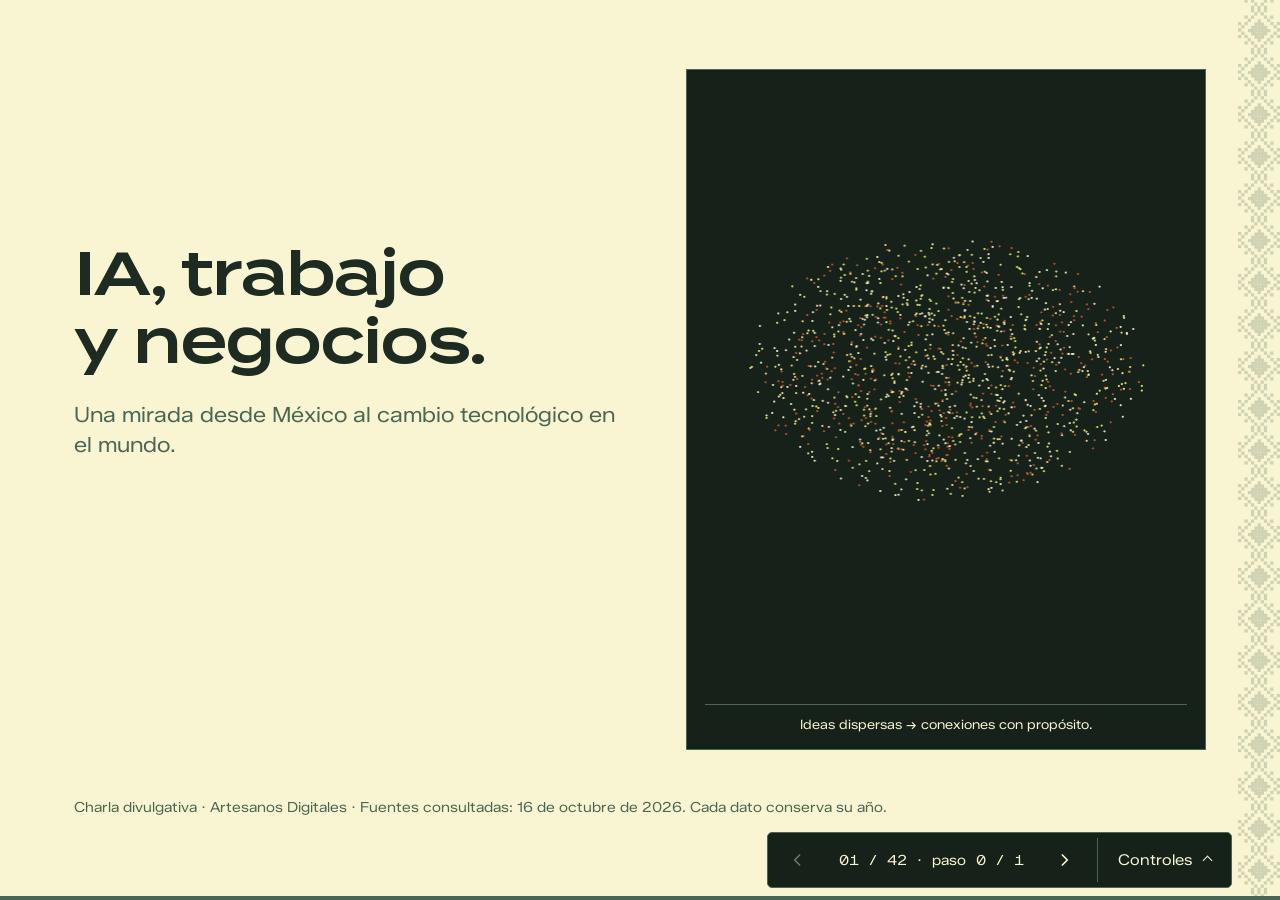
==== commit 896b0c8c: "Expand educational talk with UTM interactions and brand 3D scenes" ====
--- a/index.html
+++ b/index.html
@@ -6,15 +6,19 @@
 <title>IA, trabajo y negocios · Una mirada desde México</title>
 <link rel="icon" href="marca/brand/isotipo.svg">
 <link rel="stylesheet" href="css/estilo.css">
+<link rel="stylesheet" href="css/movimiento.css">
+<link rel="stylesheet" href="css/escenas.css">
 </head>
 <body>
 <div class="greca" aria-hidden="true"></div>
 <main class="deck">
-<section class="s crema" data-lienzo="crema">
-  <h1>IA, trabajo<br>y negocios.</h1>
-  <p class="sub">Una mirada desde México al cambio tecnológico en el mundo.</p>
-  <blockquote>«Hay décadas en las que no pasa nada, y semanas en las que pasan décadas».</blockquote>
+<section class="s crema" data-lienzo="crema" data-escena="titulo" id="inicio">
+  <div class="escena-layout">
+    <div><h1>IA, trabajo<br>y negocios.</h1><p class="sub">Una mirada desde México al cambio tecnológico en el mundo.</p><blockquote class="fragment" data-estado="1">«Hay décadas en las que no pasa nada, y semanas en las que pasan décadas».</blockquote></div>
+    <div class="escena-panel" data-scene-host><canvas class="escena-lienzo" aria-label="Partículas que forman una red de conexiones"></canvas><p class="escena-respaldo">De puntos aislados a una red: una metáfora visual del conocimiento conectado.</p></div>
+  </div>
   <p class="fuente">Charla divulgativa · Artesanos Digitales · Fuentes consultadas: 16 de octubre de 2026. Cada dato conserva su año.</p>
+  <aside class="notes">Abrir con la pregunta: ¿qué ha cambiado en su trabajo este año? Primer clic: completar la frase mientras se forma la red. La imagen no es una medición de inteligencia. Presentar el propósito: entender la tecnología, la evidencia y sus límites, sin vender una solución.</aside>
 </section>
 <section class="s verde" data-lienzo="verde">
   <h2>Dos oficios.<br>Una conversación.</h2>
@@ -30,28 +34,73 @@
   <canvas class="lienzo" id="lienzo" role="img" aria-label="Logo animado de Artesanos Digitales"></canvas>
   <p class="sub">Preguntar, experimentar y compartir lo que sí podemos comprobar.</p>
 </section>
+<section class="s verde" data-lienzo="verde" data-escena="telar" id="pieza">
+  <h2>De piezas sueltas<br>a un sistema que tiene sentido.</h2>
+  <div class="escena-layout">
+    <div><p class="lead">Un modelo no trabaja solo.</p><p class="fragment" data-estado="1">Los datos, las herramientas y las personas tienen que conectarse.</p><p class="fragment" data-estado="2">La forma puede cambiar. Los criterios de calidad no desaparecen.</p></div>
+    <div class="escena-panel" data-scene-host><canvas class="escena-lienzo" aria-label="Jarrón de Artesanos construido con piezas tridimensionales que se entretejen"></canvas><p class="escena-respaldo">Jarrón → piezas → tejido. Metáfora del trabajo conjunto, no un diagrama técnico de un modelo.</p></div>
+  </div>
+  <aside class="notes">Usar el jarrón de la landing como puente, no como anuncio. Avanzar dos veces para desarmar y entretejer. Aclarar que instalar una aplicación no equivale a integrar un proceso. La forma representa colaboración y organización, no redes neuronales reales.</aside>
+</section>
 <section class="s amarillo" data-lienzo="crema">
   <h2>¿Una quinta<br>revolución industrial?</h2>
   <p class="lead">Antes ampliamos la fuerza física.<br>Ahora automatizamos partes del trabajo intelectual.</p>
   <p class="sub">Es la hipótesis de la conferencia: herramientas que participan en lo que construimos y descubrimos. No significa que desaparezcan la invención ni la responsabilidad humanas.</p>
   <p class="fuente">Marco interpretativo del ponente; no es una clasificación histórica universal ni la definición institucional de Industria 5.0.</p>
 </section>
+<section class="s profundo" data-lienzo="profundo" data-escena="revoluciones" id="revoluciones">
+  <h2>Del músculo<br>al trabajo cognitivo.</h2>
+  <div class="escena-layout">
+    <div><ol class="historia">
+      <li class="fragment" data-estado="1"><strong>Vapor.</strong> Mecanizar trabajo físico.</li>
+      <li class="fragment" data-estado="2"><strong>Electricidad.</strong> Producir a otra escala.</li>
+      <li class="fragment" data-estado="3"><strong>Computación.</strong> Automatizar instrucciones.</li>
+      <li class="fragment" data-estado="4"><strong>Conexión digital.</strong> Coordinar sistemas.</li>
+      <li class="fragment" data-estado="5"><strong>Agentes.</strong> Ejecutar objetivos acotados.</li>
+    </ol><p class="fragment conclusion" data-estado="6">¿Escalones o cambio continuo? La rampa es una hipótesis, no un pronóstico.</p></div>
+    <div class="escena-panel" data-scene-host><canvas class="escena-lienzo" aria-label="Escalera de transformaciones industriales y rampa hipotética"></canvas><p class="escena-respaldo">Vapor → electricidad → computación → conexión digital → agentes. El quinto escalón es el marco propuesto en esta charla.</p></div>
+  </div>
+  <p class="fuente">Esquema narrativo adaptado de la conferencia UTM, no una escala numérica de progreso. Las transformaciones se superponen.</p>
+  <aside class="notes">Un clic por escalón; dejar que la cámara llegue antes del siguiente. No afirmar que toda la industria ya usa agentes. La Revolución Verde es una transformación agrícola distinta, no el quinto escalón de esta clasificación. La cámara final abre la discusión, no predice una aceleración infinita.</aside>
+</section>
+<section class="s crema" data-lienzo="crema" id="industria">
+  <h2>“Industria 5.0”<br>también tiene otro significado.</h2>
+  <p class="lead">Para la Comisión Europea, el centro está en las personas, la sostenibilidad y la resiliencia.</p>
+  <div class="fila"><div class="fragment"><h3>Personas</h3><p>Bienestar, habilidades y capacidad de decidir.</p></div><div class="fragment"><h3>Sostenibilidad</h3><p>Recursos y límites ambientales, no solo eficiencia.</p></div><div class="fragment"><h3>Resiliencia</h3><p>Poder operar y adaptarse cuando hay interrupciones.</p></div></div>
+  <p class="takeaway fragment">Nuestra hipótesis sobre agentes no sustituye esa definición institucional.</p>
+  <p class="fuente"><a href="https://research-and-innovation.ec.europa.eu/research-area/industrial-research-and-innovation/industry-50_en" target="_blank" rel="noopener noreferrer">Comisión Europea · Industry 5.0</a>. Consulta: 16 oct 2026.</p>
+  <aside class="notes">Esta aclaración evita presentar una opinión del ponente como consenso histórico. Preguntar: ¿qué sentido tendría aumentar producción si empeoran las condiciones de trabajo o la fragilidad del negocio?</aside>
+</section>
 <section class="s crema" data-lienzo="crema">
   <h2>Tres preguntas.<br>No una promesa.</h2>
   <ol class="steps"><li><strong>Capacidad</strong><span>¿Qué tareas puede resolver la IA y con qué errores?</span></li><li><strong>Adopción</strong><span>¿Quién la usa y quién todavía no puede aprovecharla?</span></li><li><strong>Resultados</strong><span>¿Mejora el trabajo cuando contamos revisión, costo y calidad?</span></li></ol>
   <p class="takeaway">Primero la evidencia. Después, la interpretación.</p>
 </section>
+<section class="s profundo ruido-slide" data-lienzo="profundo" id="ruido">
+  <h2>¿Cómo separo<br>la señal del ruido?</h2>
+  <div class="ruido" aria-label="Preguntas habituales, no titulares ni citas"><span>¿Todo cambió?</span><span>¿Es una burbuja?</span><span>¿Qué modelo uso?</span><span>¿Me va a reemplazar?</span><span>¿Quién verifica?</span><span>¿Cuánto cuesta?</span><span>¿Y mis datos?</span><span>¿Quién responde si falla?</span></div>
+  <p class="lead fragment senal">Con una tarea concreta, una medida clara y una fuente que podamos revisar.</p>
+  <aside class="notes">Dejar que aparezcan las preguntas. No leerlas todas. Un clic revela la idea principal y baja el protagonismo del ruido. Es una dramatización editorial, no titulares reales.</aside>
+</section>
 <section class="s crema" data-lienzo="crema">
   <h2>No toda automatización<br>es inteligencia artificial.</h2>
   <div class="fila"><div><img class="pieza" src="marca/elementos/boton.svg" alt=""><h3>Reglas</h3><p>“Si vence la factura, manda un recordatorio”. Sigue una instrucción fija.</p></div><div><img class="pieza" src="marca/brand/red-neuronal.svg" alt=""><h3>IA generativa</h3><p>Redacta, resume o interpreta contenido. Puede producir una respuesta convincente y equivocada.</p></div><div><img class="pieza" src="marca/elementos/automatizacion.svg" alt=""><h3>Agente</h3><p>Combina un modelo con herramientas para actuar y revisar resultados dentro de ciertos permisos.</p></div></div>
   <p class="takeaway">Un recordatorio no necesita un agente. La herramienta depende de la tarea.</p>
 </section>
-<section class="s verde" data-lienzo="verde">
+<section class="s verde" data-lienzo="verde" data-escena="agentes" id="agentes">
   <h2>De responder<br>a ejecutar pasos.</h2>
-  <ol class="flow"><li>Recibe un objetivo</li><li>Consulta datos</li><li>Usa una herramienta</li><li>Revisa el resultado</li></ol>
-  <p class="lead">Ejemplo: preparar una cotización con el catálogo vigente.</p>
-  <p class="sub">La persona fija precios y permisos, revisa el borrador y autoriza el envío. El agente no debe inventar existencias ni conceder descuentos por su cuenta.</p>
-  <p class="fuente">Adaptación del ciclo agéntico de la conferencia UTM. Ejemplo didáctico, no caso de cliente ni resultado medido.</p>
+  <div class="escena-layout">
+    <div><ol class="historia"><li class="fragment" data-estado="1"><strong>Percibir:</strong> consultar datos y resultados.</li><li class="fragment" data-estado="2"><strong>Razonar:</strong> proponer el siguiente paso.</li><li class="fragment" data-estado="3"><strong>Actuar:</strong> usar una herramienta permitida.</li><li class="fragment" data-estado="4"><strong>Verificar:</strong> decidir si sirve o debe detenerse.</li></ol><p class="conclusion">La persona define el objetivo y autoriza las acciones sensibles.</p></div>
+    <div class="escena-panel" data-scene-host><canvas class="escena-lienzo" aria-label="Ciclo de un agente con herramientas y aprobación humana"></canvas><p class="escena-respaldo">Objetivo → observar → razonar → actuar con herramientas → verificar. Una persona conserva el control de permisos y resultados.</p></div>
+  </div>
+  <p class="fuente">Ciclo agéntico de la conferencia UTM. Esquema explicativo, no garantía de corrección ni autonomía.</p>
+  <aside class="notes">Cada clic ilumina un paso. Ejemplo oral: preparar una cotización con catálogo vigente. Si falta un precio, detenerse y preguntar; no inventarlo. Enviar, pagar o borrar requieren autorización independiente.</aside>
+</section>
+<section class="s crema" data-lienzo="crema" id="caso">
+  <h2>Una cotización,<br>paso por paso.</h2>
+  <p class="contexto">Recorrido didáctico con datos ficticios; no es una ejecución en vivo ni un caso de cliente.</p>
+  <ol class="steps"><li class="fragment"><strong>Encargo</strong><span>“Cotiza 12 sillas para el viernes”.</span></li><li class="fragment"><strong>Consulta</strong><span>El catálogo confirma 8 disponibles, no 12.</span></li><li class="fragment"><strong>Decisión</strong><span>La respuesta correcta es preguntar por las 4 faltantes, no prometer la entrega.</span></li><li class="fragment"><strong>Aprobación</strong><span>La persona confirma precio, plazo y envío del mensaje.</span></li></ol>
+  <aside class="notes">Pedir al público que identifique dónde una respuesta fluida puede salir cara. No hay precio inventado: el punto es la verificación de existencias. Lo más valioso puede ser detectar que no se debe completar una tarea automáticamente.</aside>
 </section>
 <section class="s crema" data-lienzo="crema">
   <h2>La capacidad crece.<br>La autonomía no está garantizada.</h2>
@@ -66,10 +115,53 @@
   <p class="takeaway">Capacidad técnica ≠ adopción ≠ productividad ≠ utilidad.</p>
   <p class="fuente"><a href="https://metr.org/time-horizons/" target="_blank" rel="noopener noreferrer">METR: metodología y preguntas frecuentes</a>. Distinción retomada de la conferencia UTM.</p>
 </section>
+<section class="s verde" data-lienzo="verde" id="dominios">
+  <h2>No es solo programación.<br>Tampoco son oficios resueltos.</h2>
+  <p class="lead">Leer, comparar, redactar, calcular y proponer aparecen en muchos trabajos.</p>
+  <div class="fila"><div class="fragment"><h3>Oficina y comercio</h3><p>Documentos, inventarios, cotizaciones y reportes.</p></div><div class="fragment"><h3>Áreas especializadas</h3><p>Derecho, finanzas, medicina y conocimiento experto.</p></div><div class="fragment"><h3>Investigación</h3><p>Matemáticas, ciencia y biología computacional.</p></div></div>
+  <p class="takeaway fragment">Se repite el patrón de la UTM: una tarea evaluada no equivale a toda una profesión.</p>
+  <aside class="notes">Estos son campos de aplicación, no afirmaciones de autonomía ni una clasificación por puntaje. La versión UTM separa nueve dominios porque sus evaluaciones miden cosas diferentes. Aquí los traducimos al negocio: qué salida produce una herramienta y quién puede validarla.</aside>
+</section>
+<section class="s crema" data-lienzo="crema" id="oficina">
+  <h2>Oficina y proyectos:<br>terminar importa más que generar.</h2>
+  <table><caption>Aplicaciones posibles, no resultados medidos</caption><thead><tr><th>Campo</th><th>Salida útil</th><th>Lo que no demuestra</th></tr></thead><tbody><tr><td>Oficina</td><td>Un reporte con datos rastreables</td><td>Que todos sus números sean correctos</td></tr><tr><td>Trabajo freelance</td><td>Un entregable que cumple requisitos</td><td>Que el cliente lo acepte sin cambios</td></tr><tr><td>Conocimiento experto</td><td>Una comparación de alternativas</td><td>Que conozca todo el contexto del negocio</td></tr></tbody></table>
+  <p class="takeaway fragment">El criterio es el resultado aceptado, no la cantidad de texto o código.</p>
+  <aside class="notes">Retoma oficina, freelance y conocimiento experto de los dominios UTM sin mezclar sus porcentajes. Preguntar qué significa terminado para el público: enviado, cobrado, sin errores, comprendido. No afirmar que una evaluación sustituya la revisión de un proyecto completo.</aside>
+</section>
+<section class="s crema" data-lienzo="crema" id="especialistas">
+  <h2>En áreas sensibles,<br>la revisión cambia de nivel.</h2>
+  <dl class="riesgos"><div class="fragment"><dt>Derecho</dt><dd>Una cita debe existir y aplicar a la jurisdicción y fecha del caso.</dd></div><div class="fragment"><dt>Finanzas</dt><dd>Un escenario necesita supuestos explícitos y cálculos comprobables; no garantiza un rendimiento.</dd></div><div class="fragment"><dt>Medicina</dt><dd>Un resumen puede ayudar; no sustituye una evaluación clínica ni autoriza compartir expedientes.</dd></div></dl>
+  <p class="takeaway fragment">Cuanto mayor es la consecuencia del error, más fuerte debe ser la verificación.</p>
+  <aside class="notes">Conservar la amplitud de la UTM sin sugerir que todos deben automatizar estas áreas. Las barreras no son solo capacidad del modelo: también permisos, responsabilidad profesional, privacidad y consecuencias.</aside>
+</section>
+<section class="s crema" data-lienzo="crema" id="ciencia">
+  <h2>La ciencia ya ofrece<br>un ejemplo concreto.</h2>
+  <p class="contexto">Nobel de Química 2024 · diseño y predicción de proteínas</p>
+  <div class="contraste"><div class="fragment"><h3>David Baker</h3><p>Diseño computacional de proteínas: construir nuevas estructuras.</p></div><div class="fragment"><h3>Hassabis y Jumper</h3><p>Predicción de estructuras mediante IA: AlphaFold2.</p></div></div>
+  <p class="takeaway fragment">Una predicción no es un tratamiento aprobado. El laboratorio y la validación siguen importando.</p>
+  <p class="fuente"><a href="https://www.nobelprize.org/prizes/chemistry/2024/press-release/" target="_blank" rel="noopener noreferrer">Real Academia Sueca de Ciencias · Nobel de Química, 9 oct 2024</a>. Consulta: 16 oct 2026.</p>
+  <aside class="notes">Es un caso documentado, no una promesa. Conecta ciencia y biología computacional de la UTM con investigación, materiales y productos. En matemáticas, una prueba debe verificarse; en ciencias experimentales, una hipótesis debe contrastarse. No confundir generar una idea con demostrarla.</aside>
+</section>
+<section class="s profundo" data-lienzo="profundo" data-escena="fuego" id="hipotesis">
+  <h2>Energía, conexión<br>y nuevas herramientas.</h2>
+  <div class="escena-layout">
+    <div><p class="lead">El fuego transforma materiales.</p><p class="fragment" data-estado="1">Internet conecta información y personas.</p><p class="fragment" data-estado="2">Los agentes pueden participar en la construcción de nuevas herramientas.</p><p class="conclusion">La comparación abre una pregunta sobre la velocidad. No mide cuál es “más importante”.</p></div>
+    <div class="escena-panel" data-scene-host><canvas class="escena-lienzo" aria-label="Partículas de fuego que se transforman en un globo conectado y órbitas de agentes"></canvas><p class="escena-respaldo">Fuego → globo conectado → agentes. Metáfora de la conferencia, no escala de impacto histórico.</p></div>
+  </div>
+  <p class="fuente">Hipótesis del ponente adaptada de la UTM: acelerar parte del trabajo cognitivo no prueba una transformación histórica superior.</p>
+  <aside class="notes">La hipótesis aparece después de explicar capacidad y límites, no como una verdad demostrada en la apertura. Un clic transforma fuego en red; otro, en agentes. Admitir que la IA depende de electricidad, chips e internet: no existe separada de las tecnologías anteriores.</aside>
+</section>
+<section class="s amarillo tesis-slide" data-lienzo="crema">
+  <h2>Lo que la evidencia<br>sí permite decir.</h2>
+  <p class="lead fragment">Podemos delegar partes de tareas cada vez más complejas.</p>
+  <p class="lead fragment">Todavía tenemos que comprobar el resultado y decidir dónde vale la pena hacerlo.</p>
+  <aside class="notes">Pausa de cierre de bloque, como las láminas de tesis de UTM. No presentar una conclusión económica a partir de un benchmark. Puente: ahora cambiamos de capacidad técnica a adopción real.</aside>
+</section>
 <section class="s crema" data-lienzo="crema">
   <h2>El mundo empresarial<br>no son solo las grandes compañías.</h2>
   <div class="split"><img class="ilustracion" src="marca/elementos/tiendas.svg" alt=""><div><p class="lead">Las pymes representan alrededor del <strong>90% de los negocios</strong> y más de la mitad del empleo mundial.</p><p class="sub">Por eso importa quién puede acceder a financiamiento, habilidades y tecnología.</p></div></div>
   <p class="fuente"><a href="https://www.worldbank.org/ext/en/topic/competitiveness/small-and-medium-enterprises-smes-finance" target="_blank" rel="noopener noreferrer">Banco Mundial · SME Finance</a>. Estimación general, no un censo mundial de 2026. Las definiciones de pyme varían entre países.</p>
+  <aside class="notes">Dato de contexto mundial aproximado: la definición de pyme no es uniforme. No multiplicar esta cifra por los resultados de un estudio de IA. Introducir las diferencias de tamaño y capacidad de inversión antes de mostrar adopción.</aside>
 </section>
 <section class="s crema" data-lienzo="crema">
   <h2>El uso empresarial de IA<br>sí está creciendo.</h2>
@@ -77,6 +169,7 @@
   <div class="barras"><div><div class="barra-etq"><span>2023</span><b>8.7%</b></div><div class="pista"><i style="--w:8.7%"></i></div></div><div><div class="barra-etq"><span>2024</span><b>14.2%</b></div><div class="pista"><i style="--w:14.2%"></i></div></div><div><div class="barra-etq"><span>2025</span><b>20.2%</b></div><div class="pista"><i style="--w:20.2%"></i></div></div></div>
   <p class="takeaway">La adopción se duplicó con creces. Eso no demuestra que se duplicaran las ganancias.</p>
   <p class="fuente"><a href="https://www.oecd.org/en/about/news/announcements/2026/01/ai-use-by-individuals-surges-across-the-oecd-as-adoption-by-firms-continues-to-expand.html" target="_blank" rel="noopener noreferrer">OCDE · comunicado de 28 ene 2026</a>. No es una tasa mundial ni de todas las microempresas. Escala de barras: 0–100%.</p>
+  <aside class="notes">Tres clics, un año por vez. Mantener la escala de 0 a 100; no ampliar el eje para exagerar el cambio. Se mide uso reportado de IA, no ahorro, intensidad de uso o retorno. El año del comunicado es distinto al año de los datos.</aside>
 </section>
 <section class="s verde" data-lienzo="verde">
   <h2>Pero no todas<br>avanzan al mismo ritmo.</h2>
@@ -84,12 +177,14 @@
   <div class="barras"><div><div class="barra-etq"><span>Empresas pequeñas</span><b>17.4%</b></div><div class="pista"><i style="--w:17.4%"></i></div></div><div><div class="barra-etq"><span>Empresas grandes</span><b>52.0%</b></div><div class="pista"><i style="--w:52%"></i></div></div></div>
   <p class="takeaway">Que una herramienta esté disponible no significa que todos puedan integrarla.</p>
   <p class="fuente"><a href="https://www.oecd.org/en/about/news/announcements/2026/01/ai-use-by-individuals-surges-across-the-oecd-as-adoption-by-firms-continues-to-expand.html" target="_blank" rel="noopener noreferrer">OCDE · 28 ene 2026</a>. Cobertura empresarial de la fuente, no extrapolable a todo México. Escala: 0–100%.</p>
+  <aside class="notes">Dejar que aparezcan primero las pequeñas y después las grandes. La diferencia puede motivar preguntas sobre recursos, integración y habilidades, pero esta lámina por sí sola no identifica una causa. No aplicar 17.4% a todas las microempresas de México.</aside>
 </section>
 <section class="s amarillo" data-lienzo="crema">
   <h2>En México, hablar de negocios<br>es hablar de microempresas.</h2>
   <p class="contexto">INEGI · Censos Económicos 2024 · datos de 2023</p>
   <div class="split"><img class="ilustracion" src="marca/brand/canasta.svg" alt=""><div><p class="lead"><strong>95.4%</strong> de las unidades económicas son microempresas.</p><p class="sub">Ocupan al <strong>41.4%</strong> del personal del universo estudiado. Micro: de 0 a 10 personas.</p></div></div>
   <p class="fuente"><a href="https://www.inegi.org.mx/contenidos/saladeprensa/boletines/2025/ce/CE2024_def_RR.pdf#page=7" target="_blank" rel="noopener noreferrer">INEGI · resultados definitivos, p. 7</a>. Sector privado y empresas paraestatales: 5,468,180 unidades. No equivale a todo el empleo del país.</p>
+  <aside class="notes">El dato es de la actividad de 2023, publicado en los Censos Económicos 2024. 95.4% cuenta unidades; 41.4% cuenta personal. El universo es privado y paraestatal, no todo el empleo nacional. Este es el centro del contexto mexicano, no una lámina sobre grandes tecnológicas.</aside>
 </section>
 <section class="s crema" data-lienzo="crema">
   <h2>Antes de la IA,<br>está la brecha digital.</h2>
@@ -97,6 +192,7 @@
   <div class="barras"><div><div class="barra-etq"><span>2013</span><b>18.9%</b></div><div class="pista"><i style="--w:18.9%"></i></div></div><div><div class="barra-etq"><span>2018</span><b>20.7%</b></div><div class="pista"><i style="--w:20.7%"></i></div></div><div><div class="barra-etq"><span>2023</span><b>26.4%</b></div><div class="pista"><i style="--w:26.4%"></i></div></div></div>
   <p class="takeaway">No usar internet en el negocio no equivale a no tener señal o teléfono.</p>
   <p class="fuente"><a href="https://www.inegi.org.mx/contenidos/saladeprensa/boletines/2025/ce/CE2024_def_RR.pdf#page=16" target="_blank" rel="noopener noreferrer">INEGI · CE 2024, p. 16</a>. Universo censal privado y paraestatal. Uso para actividades del negocio, no disponibilidad de conexión. Escala: 0–100%.</p>
+  <aside class="notes">Revelar cada año. Aclarar de inmediato que se mide uso de internet para actividades del negocio, no cobertura de red ni posesión de teléfono. La brecha digital no se resuelve necesariamente comprando IA.</aside>
 </section>
 <section class="s crema" data-lienzo="crema">
   <h2>Vender por internet<br>también depende del tamaño.</h2>
@@ -104,12 +200,14 @@
   <div class="barras"><div><div class="barra-etq"><span>Micro · 0–10 personas</span><b>4.4%</b></div><div class="pista"><i style="--w:4.4%"></i></div></div><div><div class="barra-etq"><span>Pymes · 11–250 personas</span><b>28.7%</b></div><div class="pista"><i style="--w:28.7%"></i></div></div><div><div class="barra-etq"><span>Grandes · más de 250</span><b>33.0%</b></div><div class="pista"><i style="--w:33%"></i></div></div></div>
   <p class="takeaway">Es porcentaje de negocios que venden en línea, no de sus ingresos.</p>
   <p class="fuente"><a href="https://www.inegi.org.mx/contenidos/saladeprensa/boletines/2025/ce/CE2024_def_RR.pdf#page=18" target="_blank" rel="noopener noreferrer">INEGI · CE 2024, p. 18</a>. Sector privado y empresas paraestatales. Escala: 0–100%.</p>
+  <aside class="notes">Una barra por tamaño. Las pymes del censo se agrupan de 11 a 250 personas; no asumir la misma definición que OCDE. No son cuotas del comercio electrónico ni porcentajes de ventas monetarias.</aside>
 </section>
 <section class="s verde" data-lienzo="verde">
   <h2>El denominador<br>cambia la historia.</h2>
   <p class="lead">“¿Qué porcentaje usa IA?”<br>Primero: ¿porcentaje de quiénes?</p>
   <ul class="lista"><li>¿De todos los negocios o solo de quienes usan herramientas digitales?</li><li>¿Incluye microempresas o solo empresas de cierto tamaño?</li><li>¿Mide uso personal, una prueba o integración en la operación?</li></ul>
   <p class="takeaway">No pongamos el censo mexicano de 2023 y la OCDE de 2025 en una carrera sin revisar cobertura y método.</p>
+  <aside class="notes">Invitar a detectar un porcentaje sin denominador en noticias. Una diferencia entre países puede ser, en parte, una diferencia en lo que se contó. Por eso esta presentación no inventa una carrera México contra OCDE.</aside>
 </section>
 <section class="s crema" data-lienzo="crema">
   <h2>Hay mejoras medidas.<br>No son universales.</h2>
@@ -117,12 +215,14 @@
   <table><caption>Estudio con 5,179 agentes de soporte</caption><thead><tr><th>Grupo</th><th>Cambio en asuntos resueltos por hora</th></tr></thead><tbody><tr><td>Promedio del estudio</td><td>+14%</td></tr><tr><td>Personal novato y de menor habilidad</td><td>+34%</td></tr><tr><td>Personal más experimentado y hábil</td><td>Impacto mínimo</td></tr></tbody></table>
   <p class="takeaway">Un resultado en soporte no es una promesa de ahorro para cualquier empresa.</p>
   <p class="fuente"><a href="https://www.nber.org/papers/w31161" target="_blank" rel="noopener noreferrer">Brynjolfsson, Li y Raymond · NBER WP 31161</a>, revisión nov 2023. Cifras de esa versión, no de la publicación final de 2025. No mide utilidades.</p>
+  <aside class="notes">Un clic por grupo. 14% es el promedio observado en una tarea y organización específicas. 34% corresponde a personal novato y de menor habilidad. No sumarlos ni extrapolarlos a ganancias. Es la versión del working paper revisada en noviembre de 2023.</aside>
 </section>
 <section class="s amarillo" data-lienzo="crema">
   <h2>Sentirse más rápido<br>no basta para demostrarlo.</h2>
   <div class="contraste"><div><h3>La advertencia de 2025</h3><p>En un experimento de METR, 16 desarrolladores tardaron 19% más con IA en 246 tareas de sus propios proyectos.</p></div><div><h3>La actualización de 2026</h3><p>METR advierte que ese resultado histórico ya no representa las herramientas actuales. El nuevo estudio tiene sesgos de selección y no permite estimar bien el efecto.</p></div></div>
   <p class="takeaway">La lección no es “la IA no sirve”. Es medir, actualizar la evidencia y reconocer lo que no sabemos.</p>
   <p class="fuente"><a href="https://metr.org/blog/2025-07-10-early-2025-ai-experienced-os-dev-study/" target="_blank" rel="noopener noreferrer">METR · 10 jul 2025</a> y <a href="https://metr.org/blog/2026-02-24-uplift-update/" target="_blank" rel="noopener noreferrer">actualización de 24 feb 2026</a>. Contexto específico de desarrollo de software; no promedio empresarial.</p>
+  <aside class="notes">Contar primero el experimento y revelar después la actualización. No dejar al público con la conclusión de que las herramientas actuales necesariamente retrasan a todos. El cambio de evidencia y los problemas de selección son parte de la divulgación, no una debilidad que haya que ocultar.</aside>
 </section>
 <section class="s crema" data-lienzo="crema">
   <h2>Una tarea puede cambiar<br>sin que desaparezca el oficio.</h2>
@@ -139,6 +239,25 @@
   <ul class="lista"><li><strong>Preparación:</strong> ordenar datos, permisos y procesos.</li><li><strong>Operación:</strong> herramienta, integración y capacitación.</li><li><strong>Revisión:</strong> comprobar resultados y corregir errores.</li><li><strong>Dependencia:</strong> cambios de proveedor, precios y disponibilidad.</li></ul>
   <p class="takeaway">Importa el costo por tarea correctamente terminada, no solo lo rápido que aparece una respuesta.</p>
 </section>
+<section class="s crema" data-lienzo="crema" id="medir">
+  <h2>La cuenta completa<br>de una tarea.</h2>
+  <ol class="steps"><li class="fragment"><strong>Preparar</strong><span>Dar contexto, conseguir datos autorizados y definir qué cuenta como correcto.</span></li><li class="fragment"><strong>Ejecutar</strong><span>Incluir intentos fallidos, herramientas y tiempo de espera.</span></li><li class="fragment"><strong>Revisar</strong><span>Contar correcciones y errores que aparecen después.</span></li><li class="fragment"><strong>Aceptar</strong><span>Dividir el costo total entre las tareas aceptadas, no entre todos los intentos.</span></li></ol>
+  <p class="fuente">Criterio de evaluación propuesto en la conferencia UTM. Si ninguna tarea se acepta, no inventar un costo unitario.</p>
+  <aside class="notes">Una respuesta inmediata puede costar mucho tiempo de revisión. Medir de inicio a aceptación, no solo generación. Comparar tareas de dificultad semejante con y sin IA. Separar dinero gastado de horas humanas, y mostrar la muestra y su variabilidad.</aside>
+</section>
+<section class="s profundo" data-lienzo="profundo" id="contraargumentos">
+  <h2>Contraargumentos.<br>Los que pueden cambiar la conclusión.</h2>
+  <ol class="historia"><li class="fragment">Las tareas reales son más desordenadas que las evaluaciones.</li><li class="fragment">Adoptar una herramienta no demuestra un beneficio económico.</li><li class="fragment">Datos, capacitación e integración pueden convertirse en el cuello de botella.</li><li class="fragment">Infraestructura, dependencia y poder de mercado también importan.</li></ol>
+  <p class="takeaway fragment">No son un pie de página: pueden volver inviable una aplicación.</p>
+  <aside class="notes">Cambiar de tono y dar espacio a la objeción. Como en la UTM, estos argumentos deben poder debilitar la hipótesis. Pedir un ejemplo donde revisar sea más costoso que hacer la tarea directamente.</aside>
+</section>
+<section class="s crema" data-lienzo="crema" id="infraestructura">
+  <h2>La nube<br>también ocupa un lugar.</h2>
+  <div class="fila"><div class="fragment"><img class="pieza" src="marca/elementos/infraestructura.svg" alt=""><h3>Electricidad y chips</h3><p>El servicio depende de infraestructura física y capacidad disponible.</p></div><div class="fragment"><img class="pieza" src="marca/brand/jarron-humo.svg" alt=""><h3>Enfriamiento</h3><p>El impacto del agua y la energía depende del diseño, el clima y la ubicación.</p></div><div class="fragment"><img class="pieza" src="marca/elementos/red.svg" alt=""><h3>Dependencia</h3><p>Acceso, costos y condiciones pueden cambiar por decisiones de proveedores y gobiernos.</p></div></div>
+  <p class="takeaway fragment">No hay una cifra universal de consumo por pregunta que describa todos los sistemas.</p>
+  <p class="fuente">Contexto: <a href="https://www.iea.org/reports/energy-and-ai/energy-demand-from-ai" target="_blank" rel="noopener noreferrer">IEA · Energy and AI (2025)</a>. Sin extrapolar consumo total de centros de datos a cada consulta.</p>
+  <aside class="notes">Recupera límites físicos y geopolíticos de la UTM sin trasladar comparaciones de golf, agua o proyecciones entre años y universos distintos. Para un negocio, discutir continuidad operativa, salida de proveedor y tratamiento de los datos. No minimizar impactos locales porque otra actividad consuma más.</aside>
+</section>
 <section class="s crema" data-lienzo="crema">
   <h2>Los límites también<br>son parte de la explicación.</h2>
   <dl class="riesgos"><div><dt>Información falsa</dt><dd>Revisar cifras, citas y condiciones contra documentos originales.</dd></div><div><dt>Datos personales</dt><dd>No subir expedientes, identificaciones o datos de clientes sin autorización y protección adecuadas.</dd></div><div><dt>Acciones con consecuencias</dt><dd>Exigir aprobación para pagos, envíos, descuentos o borrado de registros.</dd></div><div><dt>Pérdida de criterio</dt><dd>Poder explicar por qué se acepta una respuesta; no confiar solo en cómo suena.</dd></div></dl>
@@ -147,6 +266,12 @@
   <h2>Cómo aprender<br>sin comprar la promesa.</h2>
   <ol class="steps"><li><strong>Elegir una tarea</strong><span>Pequeña, repetible y con un resultado que se pueda revisar.</span></li><li><strong>Comparar</strong><span>Casos equivalentes con y sin IA; contar tiempo total, errores y correcciones.</span></li><li><strong>Decidir con evidencia</strong><span>Continuar, cambiar el método o dejar de usarla si no ayuda.</span></li></ol>
   <p class="takeaway">Una prueba pequeña orienta; no demuestra por sí sola un retorno para toda la empresa.</p>
+</section>
+<section class="s verde" data-lienzo="verde" id="aprender">
+  <h2>Aprender con IA<br>no es pedir la respuesta y copiarla.</h2>
+  <ol class="steps"><li class="fragment"><strong>Antes</strong><span>Intentar resolver el problema y explicar qué falta entender.</span></li><li class="fragment"><strong>Durante</strong><span>Pedir pistas, ejemplos y un argumento en contra de la primera respuesta.</span></li><li class="fragment"><strong>Después</strong><span>Resolver un caso nuevo sin asistencia y explicar el procedimiento.</span></li></ol>
+  <p class="takeaway fragment">Optimizar el trabajo y mejorar la forma de aprender son responsabilidades distintas.</p>
+  <aside class="notes">Reafirma el cierre para estudiantes y trabajadores de la UTM. El método propuesto no es un resultado experimental de esta charla. Una respuesta correcta que no puedes explicar no demuestra que aprendiste.</aside>
 </section>
 <section class="s profundo" data-lienzo="profundo">
   <h2>Que nos ayude a pensar.<br>No a dejar de pensar.</h2>
@@ -159,22 +284,21 @@
   <ul class="fuentes-lista"><li><a href="https://metr.org/time-horizons/" target="_blank" rel="noopener noreferrer">METR · capacidades y límites de los agentes</a><span>TH 1.1; corte de septiembre de 2026.</span></li><li><a href="https://www.inegi.org.mx/contenidos/saladeprensa/boletines/2025/ce/CE2024_def_RR.pdf" target="_blank" rel="noopener noreferrer">INEGI · Censos Económicos 2024</a><span>Resultados definitivos; actividad económica de 2023.</span></li><li><a href="https://www.oecd.org/en/about/news/announcements/2026/01/ai-use-by-individuals-surges-across-the-oecd-as-adoption-by-firms-continues-to-expand.html" target="_blank" rel="noopener noreferrer">OCDE · adopción de IA en empresas</a><span>Datos 2023–2025; comunicado de enero de 2026.</span></li><li><a href="https://www.worldbank.org/ext/en/topic/competitiveness/small-and-medium-enterprises-smes-finance" target="_blank" rel="noopener noreferrer">Banco Mundial · pequeñas y medianas empresas</a><span>Contexto mundial; definiciones variables entre países.</span></li><li><a href="https://www.nber.org/papers/w31161" target="_blank" rel="noopener noreferrer">NBER · Generative AI at Work</a><span>WP 31161, revisión de noviembre de 2023.</span></li></ul>
   <p class="fuente">Referencias, denominadores y límites completos en <a href="fuentes.md" target="_blank" rel="noopener noreferrer">fuentes.md</a>. La charla adapta la conferencia UTM, no sus cifras sin verificación.</p>
 </section>
-<section class="s verde" data-lienzo="verde">
+<section class="s verde" data-lienzo="verde" id="preguntas">
   <h2>¿Qué cambia<br>en su oficio?</h2>
   <p class="lead">¿Qué tarea probarían?<br>¿Qué error no aceptarían?<br>¿Qué evidencia les haría cambiar de opinión?</p>
   <p class="sub">Preguntas y conversación, a mano alzada.</p>
   <div class="banda" aria-hidden="true"><img src="marca/elementos/tiendas.svg" alt=""><img src="marca/brand/telar.svg" alt=""><img src="marca/brand/jarron-humo.svg" alt=""><img src="marca/brand/red-tejida.svg" alt=""></div>
 </section>
-<section class="s crema" data-lienzo="crema">
-  <span class="marca isotipo" aria-hidden="true"></span>
-  <h1>Gracias.</h1>
-  <p class="sub">Hendrik Martina · Jesús Lerma</p>
-  <p class="lead">Entender el cambio.<br>Conservar el criterio.</p>
-  <span class="marca logo-h" role="img" aria-label="Artesanos Digitales"></span>
+<section class="s crema" data-lienzo="crema" data-escena="cierre" id="gracias">
+  <div class="escena-layout"><div><span class="marca isotipo" aria-hidden="true"></span><h1>Gracias.</h1><p class="sub">Hendrik Martina · Jesús Lerma</p><p class="lead fragment" data-estado="1">Entender el cambio.<br>Conservar el criterio.</p><span class="marca logo-h" role="img" aria-label="Artesanos Digitales"></span></div><div class="escena-panel" data-scene-host><canvas class="escena-lienzo" aria-label="Una red de conocimiento se reconstruye"></canvas><p class="escena-respaldo">Compartir conocimiento y verificar juntos. Artesanos Digitales.</p></div></div>
+  <aside class="notes">Última diapositiva. Agradecer sin cerrar con una oferta comercial. El público debe llevarse una pregunta comprobable, no una promesa de transformación automática.</aside>
 </section>
 </main>
 <p class="nav" aria-live="polite"></p>
+<script src="vendor/three.min.js"></script>
 <script src="js/logo.js"></script>
+<script src="js/escenas.js"></script>
 <script src="js/deck.js"></script>
 </body>
 </html>
--- a/css/estilo.css
+++ b/css/estilo.css
@@ -74,6 +74,24 @@
 .isotipo{width:60px;height:68px;--m:url(../marca/brand/isotipo.svg);margin-bottom:24px}
 .nav{position:fixed;right:48px;bottom:18px;z-index:3;font-family:var(--pixel);font-size:16px;color:var(--salvia)}
 body[data-lienzo="verde"] .nav,body[data-lienzo="profundo"] .nav{color:var(--amarillo)}
+.historia{list-style:none;margin:24px 0 0;padding:0}
+.historia li{padding:10px 0;border-top:1px solid color-mix(in srgb,currentColor 28%,transparent)}
+.historia strong{color:var(--accent)}
+.conclusion{margin-top:20px;color:var(--accent);font-size:clamp(18px,1.45vw,24px)}
+.notes{display:none}
+.ruido{display:grid;grid-template-columns:1fr 1fr;gap:18px 36px;margin-top:32px;max-width:1000px}
+.ruido span{font-size:clamp(22px,2.2vw,36px);color:var(--crema);transition:opacity .4s}
+.s.on .ruido span{animation:pregunta .6s both;animation-delay:calc(var(--n,0)*.35s)}
+.ruido span:nth-child(2){--n:1}.ruido span:nth-child(3){--n:2}.ruido span:nth-child(4){--n:3}.ruido span:nth-child(5){--n:4}.ruido span:nth-child(6){--n:5}.ruido span:nth-child(7){--n:6}.ruido span:nth-child(8){--n:7}
+.ruido-slide:has(.senal.visible) .ruido span{animation:none;opacity:.35}
+.senal{color:var(--amarillo);max-width:45ch}
+.tesis-slide .lead{font-size:clamp(28px,3vw,48px);max-width:40ch}
+#inicio .escena-layout,#gracias .escena-layout{flex:1;align-items:center}
+#inicio h1{font-size:clamp(42px,4.8vw,78px)}
+#inicio blockquote{font-size:clamp(22px,1.9vw,30px);margin-top:28px}
+#gracias .logo-h{width:min(360px,100%);margin-top:28px;height:76px}
+@keyframes pregunta{from{opacity:0;transform:translateY(12px)}to{opacity:1;transform:none}}
+@media(prefers-reduced-motion:reduce){.s.on .ruido span{animation:none;transition:none}}
 @media(max-width:900px){
   .s{padding:28px 44px 64px;height:100dvh}
   h1{font-size:52px}h2{font-size:34px}
@@ -98,6 +116,7 @@
   table{table-layout:fixed}th,td{font-size:15px;padding:12px 8px 12px 0;overflow-wrap:anywhere}th{font-size:14px}
   caption{font-size:15px}.banda{gap:20px;flex-wrap:wrap}.banda img{width:52px;height:52px}
   .fuentes-lista li{font-size:20px}.fuentes-lista span{font-size:17px}
+  .ruido{grid-template-columns:1fr;gap:10px}
   .nav{right:32px}.logo-h{margin-top:36px}
 }
 @media print{
--- a/css/movimiento.css
+++ b/css/movimiento.css
@@ -0,0 +1,110 @@
+/* La interfaz acompaña la charla; las cifras siempre terminan en un plano real. */
+[hidden]{display:none!important}
+.notes{display:none!important}
+.deck-ready .s{padding-bottom:150px;touch-action:pan-y}
+.deck-ready .s:not(:has(.fuente)){padding-bottom:96px}
+.deck-ready .s .fuente{bottom:82px}
+.deck-ready .s.leaving{display:flex;flex-direction:column;position:absolute;inset:0;z-index:2;pointer-events:none}
+.deck-ready .s.on{z-index:1}
+.deck-ready .fragment{visibility:hidden;opacity:0}
+.deck-ready .fragment.visible{visibility:visible;opacity:1}
+.deck-ready .s:focus{outline:none}
+.deck-logo-estatico{width:100%;height:clamp(120px,28vh,320px);margin:auto 0;flex:1;min-height:120px}
+.deck-progress{position:fixed;left:0;right:0;bottom:0;height:4px;background:var(--salvia);z-index:8;pointer-events:none}
+.deck-progress span{display:block;height:100%;width:var(--progress,0%);background:var(--amarillo)}
+.deck-ui{position:fixed;bottom:12px;right:48px;display:flex;align-items:center;gap:8px;z-index:7;padding:5px;background:var(--verde-profundo);color:var(--crema);border:1px solid var(--salvia);border-radius:5px;font-family:var(--body)}
+.deck-ui button,.deck-ui summary,.deck-dialog button,.deck-blackout button,.speaker-controls button{font:inherit;font-size:15px;color:inherit;border:1px solid transparent;background:transparent;border-radius:3px;min-height:44px;padding:10px 14px;cursor:pointer;touch-action:manipulation}
+.deck-ui button:hover,.deck-ui summary:hover{background:var(--salvia)}
+.deck-ui button:disabled,.speaker-controls button:disabled{opacity:.4;cursor:default}
+.deck-ui button:disabled:hover{background:transparent}
+.deck-ui button:focus-visible,.deck-ui summary:focus-visible,.deck-dialog button:focus-visible,.deck-blackout button:focus-visible,.speaker-controls button:focus-visible{outline:3px solid var(--terracota);outline-offset:3px}
+.deck-ui svg{display:block;width:20px;height:20px;fill:none;stroke:currentColor;stroke-width:2;stroke-linecap:round;stroke-linejoin:round}
+.deck-position{font-size:14px;font-variant-numeric:tabular-nums;min-width:200px;text-align:center;white-space:nowrap}
+.deck-menu{position:relative;border-left:1px solid var(--salvia);padding-left:5px}
+.deck-menu summary{list-style:none;display:flex;align-items:center}
+.deck-menu summary::-webkit-details-marker{display:none}
+.deck-menu summary::after{content:'';width:6px;height:6px;margin-left:12px;border-top:1.5px solid currentColor;border-left:1.5px solid currentColor;transform:rotate(45deg)}
+.deck-menu[open] summary::after{transform:rotate(225deg)}
+.deck-menu-panel{position:absolute;right:-6px;bottom:60px;width:320px;max-width:calc(100vw - 32px);max-height:70dvh;overflow:auto;display:grid;gap:4px;padding:12px;border:1px solid var(--salvia);background:var(--verde-profundo);box-shadow:0 12px 32px #16211a40}
+.deck-menu-panel button{text-align:left;border-bottom:1px solid var(--salvia);border-radius:0}
+.deck-menu-panel button[aria-pressed="true"]{color:var(--amarillo)}
+.deck-sr{position:fixed;width:1px;height:1px;padding:0;margin:-1px;overflow:hidden;clip-path:inset(50%);white-space:nowrap;border:0}
+.deck-dialog{position:fixed;inset:0;width:min(1300px,calc(100vw - 48px));max-width:none;max-height:calc(100dvh - 48px);margin:auto;padding:32px;border:1px solid var(--salvia);border-radius:4px;background:var(--crema);color:var(--verde);font-family:var(--body);overscroll-behavior:contain;scrollbar-color:var(--salvia) var(--crema)}
+.deck-dialog::backdrop{background:#16211aeb}
+.deck-dialog header{display:flex;align-items:center;justify-content:space-between;gap:24px;margin-bottom:28px}
+.deck-dialog header h2{font-size:clamp(24px,2.6vw,38px)}
+.deck-dialog header button{flex-shrink:0;border-color:var(--salvia)}
+.deck-dialog button:hover{background:var(--amarillo);color:var(--verde)}
+.deck-overview-grid{display:grid;grid-template-columns:repeat(auto-fit,minmax(min(100%,270px),1fr));gap:16px}
+.deck-dialog .deck-choice{display:flex;flex-direction:column;align-items:flex-start;gap:14px;text-align:left;padding:22px;min-height:210px;border:1px solid var(--salvia);border-radius:0;background:var(--crema);color:var(--verde)}
+.deck-dialog .deck-choice.verde,.deck-dialog .deck-choice.profundo{background:var(--verde);color:var(--crema)}
+.deck-dialog .deck-choice.amarillo{background:var(--amarillo)}
+.deck-dialog .deck-choice[aria-current]{outline:3px solid var(--terracota);outline-offset:2px}
+.deck-choice-number{font-family:var(--pixel);font-size:17px;color:inherit}
+.deck-choice strong{font-family:var(--display);font-size:20px;line-height:1.3;letter-spacing:-.02em}
+.deck-choice>span:last-child{font-size:15px;line-height:1.5;max-width:46ch}
+.deck-dialog .deck-choice:hover{background:var(--amarillo);color:var(--verde)}
+.deck-help{max-width:850px}
+.deck-help dl{display:grid;grid-template-columns:minmax(160px,1fr) 2fr;gap:16px 24px;margin:0 0 28px}
+.deck-help dt{font-family:var(--body);font-size:17px;font-weight:500;color:var(--verde)}
+.deck-help dd{font-size:17px;line-height:1.5}
+.deck-help p{font-size:16px;line-height:1.6;margin-top:16px}
+.deck-blackout{position:fixed;inset:0;z-index:20;background:#000;display:grid;place-items:end center;padding:24px;color:var(--crema)}
+.deck-blackout button{opacity:.25}
+.deck-blackout button:hover,.deck-blackout button:focus-visible{opacity:1}
+.deck-paused .deck-ui,.deck-paused .deck-progress,.deck-paused .greca{visibility:hidden}
+.deck-suspended .deck *,.deck-animation-pending .s.on .ruido span{animation-play-state:paused!important}
+.deck-reduced-motion .deck *{animation:none!important;transition:none!important}
+.speaker-body{overflow:auto;min-height:100%;height:auto;background:var(--crema);color:var(--verde);padding:32px clamp(20px,4vw,52px) 100px}
+.speaker-header{display:flex;justify-content:space-between;align-items:center;gap:24px;border-bottom:1px solid var(--salvia);padding-bottom:20px}
+.speaker-header h1{font-size:28px}
+.speaker-header output{font-family:var(--pixel);font-size:32px;font-variant-numeric:tabular-nums}
+#speaker-status{font-size:15px;color:var(--salvia);margin:18px 0 28px}
+.speaker-slides{display:grid;grid-template-columns:1.2fr 1fr;gap:32px}
+.speaker-slides section{border-top:3px solid var(--terracota);padding-top:20px}
+.speaker-slides section+section{border-color:var(--salvia)}
+.speaker-body h2{font-size:18px;letter-spacing:0;color:var(--salvia)}
+.speaker-body h3{font-size:27px;margin:18px 0}
+.speaker-body p,.speaker-body li{font-size:18px;line-height:1.6}
+#speaker-step{font-size:15px;margin-top:20px;color:var(--salvia)}
+.speaker-notes{margin-top:40px;padding-top:24px;border-top:1px solid var(--salvia)}
+#speaker-notes{font-size:20px;line-height:1.6;margin-top:16px;max-width:72ch}
+#speaker-notes p+p{margin-top:12px}
+.speaker-controls{position:fixed;bottom:0;left:0;right:0;display:flex;justify-content:center;gap:12px;padding:14px;background:var(--verde);color:var(--crema);flex-wrap:wrap}
+.speaker-controls button{border-color:var(--salvia)}
+.speaker-controls button:hover{background:var(--salvia)}
+@media(max-width:900px){
+  .deck-ready .s{padding-bottom:100px}
+  .deck-ready .s .fuente{position:static}
+  .deck-ui{right:28px}
+  .deck-dialog{padding:24px;width:calc(100vw - 32px);max-height:calc(100dvh - 32px)}
+}
+@media(max-width:600px){
+  .deck-ui{left:12px;right:12px;justify-content:space-between;gap:2px}
+  .deck-ui button,.deck-ui summary{padding:10px}
+  .deck-position{min-width:0;font-size:12px}
+  .deck-menu{padding-left:2px}
+  .deck-menu summary{font-size:13px}
+  .deck-menu summary::after{margin-left:8px}
+  .deck-dialog{padding:20px}
+  .deck-dialog header{align-items:flex-start;gap:12px}
+  .deck-dialog header button{font-size:13px;padding:8px}
+  .deck-help dl{grid-template-columns:1fr;gap:8px}
+  .deck-help dd{margin-bottom:16px}
+  .speaker-body{padding-bottom:150px}
+  .speaker-slides{grid-template-columns:1fr}
+  .speaker-header h1{font-size:22px}
+}
+@media(prefers-reduced-motion:reduce){
+  .deck-ready .deck *{animation:none!important;transition:none!important;scroll-behavior:auto!important}
+}
+@media print{
+  .deck-ui,.deck-progress,.deck-dialog,.deck-blackout,.deck-sr,.greca{display:none!important}
+  .deck-ready .s,.deck-ready .s.on,.deck-ready .s.leaving{display:flex!important;position:relative!important;inset:auto!important;opacity:1!important;transform:none!important;height:auto;min-height:100vh;overflow:visible;padding-bottom:48px;break-after:page}
+  .deck-ready .fragment{visibility:visible!important;opacity:1!important;transform:none!important}
+  .deck-ready .deck *{animation:none!important;transition:none!important;transform:none!important}
+  .deck-ready .s .fuente{position:static;margin-top:24px}
+  .notes{display:none!important}
+  .deck-logo-estatico{display:block!important}
+  #lienzo{display:none!important}
+}
--- a/css/escenas.css
+++ b/css/escenas.css
@@ -0,0 +1,94 @@
+/* La ilustración tiene su propio espacio: nunca se dibuja detrás del texto. */
+.escena-layout {
+  display: grid;
+  grid-template-columns: minmax(0, 1.08fr) minmax(0, 1fr);
+  gap: clamp(24px, 4vw, 64px);
+  align-items: center;
+  flex: 1;
+  min-height: 0;
+  margin-top: 24px;
+}
+.escena-layout > * { min-width: 0; }
+.escena-panel {
+  position: relative;
+  isolation: isolate;
+  align-self: stretch;
+  min-height: 320px;
+  width: 100%;
+  overflow: hidden;
+  background: var(--verde-profundo, #16211a);
+  color: var(--crema, #f9f5d2);
+  border: 1px solid var(--salvia, #4b6654);
+}
+.escena-lienzo { display: none; }
+.escena-render {
+  position: absolute;
+  inset: 0;
+  display: block;
+  width: 100%;
+  height: 100%;
+  pointer-events: none;
+}
+.escena-render[hidden] { display: none; }
+.escena-respaldo {
+  position: relative;
+  display: flex;
+  align-items: center;
+  min-height: 280px;
+  padding: 32px 28px 72px;
+  color: var(--crema, #f9f5d2);
+  font-size: clamp(17px, 1.35vw, 22px);
+  line-height: 1.5;
+}
+.escena-panel[data-scene-ready] .escena-respaldo {
+  position: absolute;
+  width: 1px;
+  height: 1px;
+  min-height: 0;
+  padding: 0;
+  margin: -1px;
+  overflow: hidden;
+  clip-path: inset(50%);
+  white-space: nowrap;
+}
+.escena-estado {
+  position: absolute;
+  inset: auto 18px 16px;
+  margin: 0;
+  padding-top: 10px;
+  border-top: 1px solid var(--salvia, #4b6654);
+  color: var(--crema, #f9f5d2);
+  font-size: clamp(13px, 1vw, 16px);
+  line-height: 1.4;
+  text-align: center;
+}
+[data-escena="telar"] .escena-panel:not([data-scene-ready]) .escena-respaldo {
+  padding-top: 190px;
+  background: url(../marca/intro/jarron.png) center 20px / auto 150px no-repeat;
+}
+.escena-layout .flow { flex-direction: column; gap: 12px; margin-top: 20px; }
+.escena-layout .flow li { padding-top: 10px; }
+.escena-layout .lista { margin-top: 18px; }
+.escena-layout .lista li { padding-block: 8px; }
+@media (min-width: 901px) and (max-height: 760px) {
+  .escena-panel { min-height: 270px; }
+  .escena-layout { gap: 28px; margin-top: 16px; }
+  .escena-layout p, .escena-layout li { font-size: clamp(18px, 1.35vw, 23px); }
+  .escena-layout .escena-estado { font-size: 13px; }
+}
+@media (max-width: 900px) {
+  .escena-layout { grid-template-columns: 1fr; flex: none; gap: 24px; }
+  .escena-panel { min-height: 340px; height: min(50vw, 420px); }
+}
+@media (max-width: 600px) {
+  .escena-panel { min-height: 300px; }
+}
+@media print {
+  .escena-layout { display: block; }
+  .escena-panel { min-height: 0; margin-top: 20px; background: none; color: var(--verde); border-color: var(--salvia); }
+  .escena-render, .escena-estado { display: none; }
+  .escena-panel[data-scene-ready] .escena-respaldo, .escena-respaldo {
+    position: static; display: block; width: auto; height: auto; min-height: 0;
+    padding: 20px; margin: 0; clip-path: none; white-space: normal; overflow: visible; color: var(--verde);
+  }
+}
